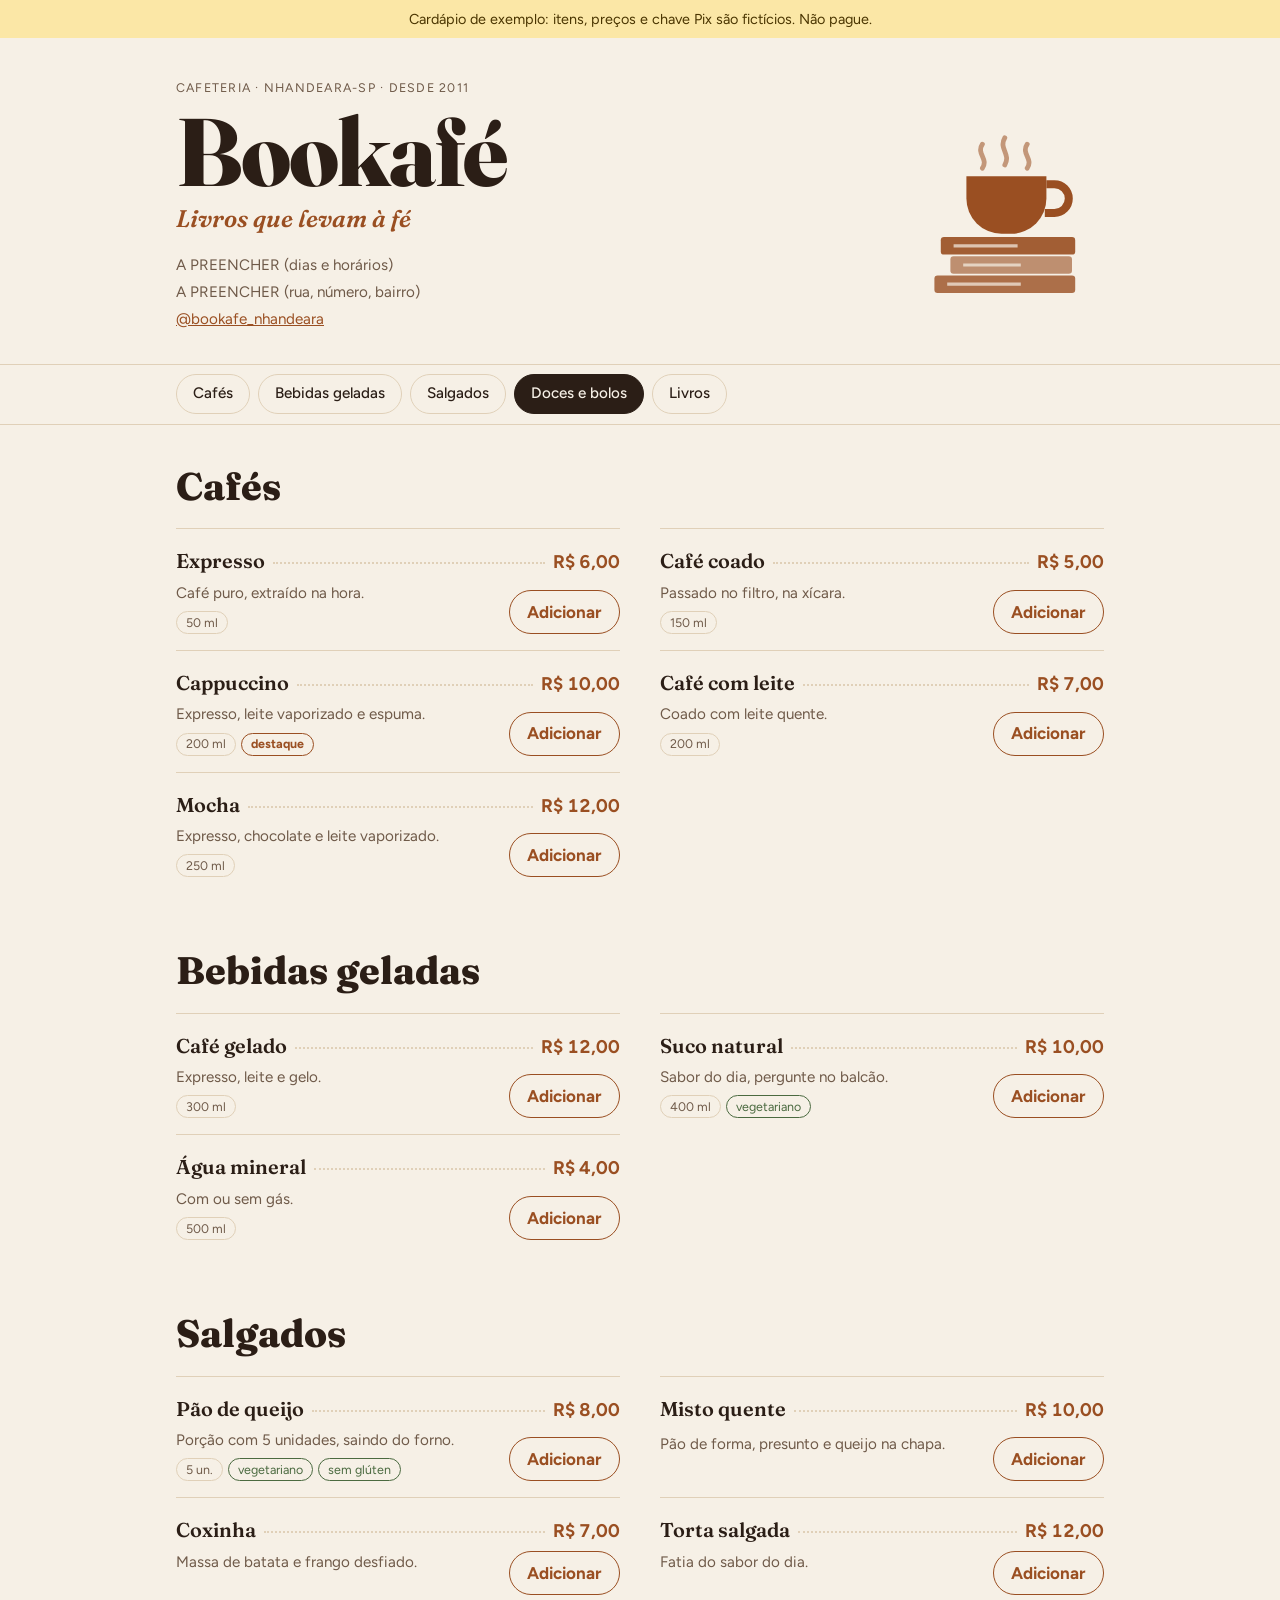
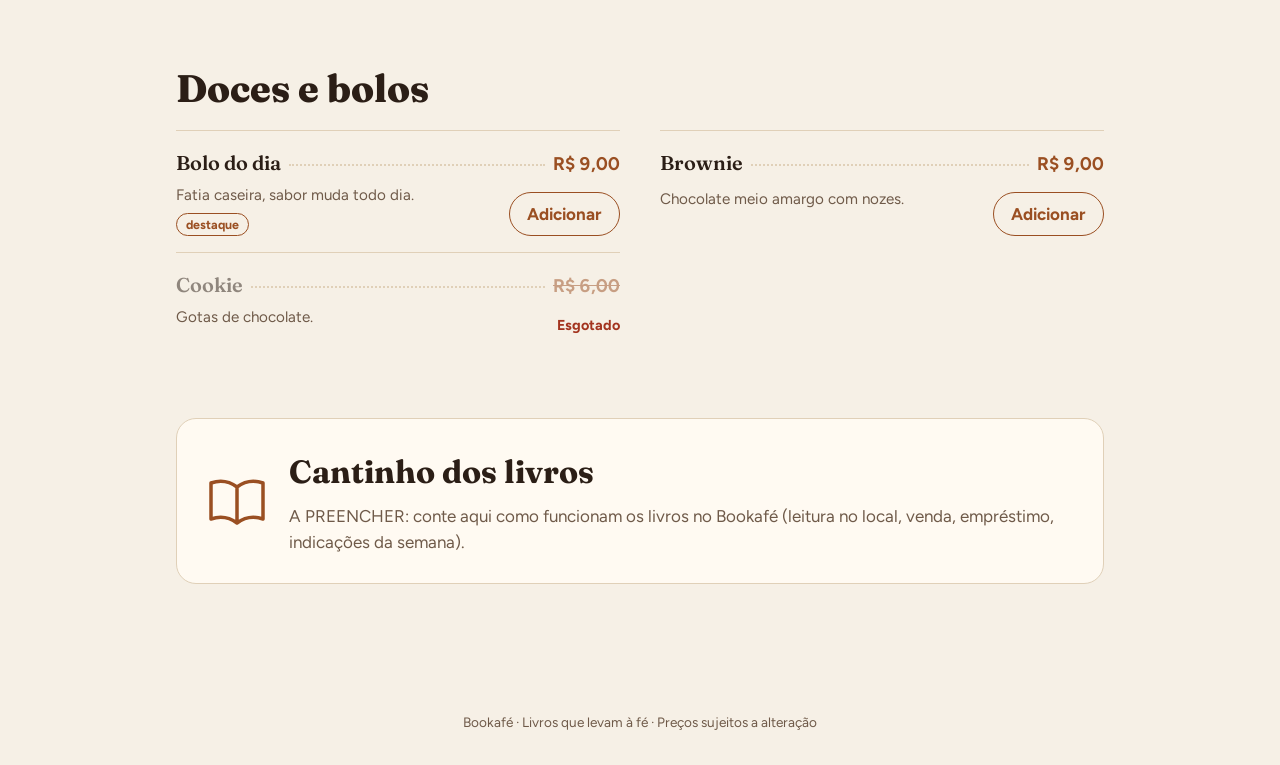
==== index.html @ 891443aa "Pedido por mesa identifica o cliente pelo nome - Mensagem do WhatsApp começa com MESA N · NOME em de" ====
<!doctype html>
<html lang="pt-BR">
<head>
<meta charset="utf-8">
<meta name="viewport" content="width=device-width,initial-scale=1,viewport-fit=cover">
<title>Bookafé · Cardápio</title>
<meta name="description" content="Cardápio digital do Bookafé, cafeteria em Nhandeara-SP. Livros que levam à fé.">

<script>
/* =====================================================================
   ÁREA DE EDIÇÃO — tudo que muda no dia a dia fica aqui.
   Regras:
   - Texto sempre entre aspas: "assim".
   - Preço com PONTO, sem R$: 9.50 (nove e cinquenta).
   - Acabou um item? Coloque  esgotado: true  nele.
   - Quando o cardápio for o de verdade, mude  rascunho: true  para  false
     (some a faixa amarela de "cardápio de exemplo").
   ===================================================================== */
var LOJA = {
  nome: "Bookafé",
  lema: "Livros que levam à fé",
  rascunho: true,

  // WhatsApp que recebe os pedidos: 55 + DDD + número, só dígitos.
  whatsapp: "5500000000000",

  // Pix que recebe os pagamentos.
  //  - CPF/CNPJ: só dígitos.  - Celular: "+5517999999999".  - E-mail: como está.
  //  - Chave aleatória: cole inteira.
  // nome: como aparece no banco (até 25 letras). cidade: até 15 letras.
  pix: { chave: "A PREENCHER", nome: "BOOKAFE", cidade: "NHANDEARA" },

  endereco: "A PREENCHER (rua, número, bairro)",
  horario: "A PREENCHER (dias e horários)",
  instagram: "bookafe_nhandeara",

  // Como o cliente pode receber o pedido (true = aparece, false = some).
  modos: { mesa: true, retirada: true, entrega: false },

  // Quantas mesas o Bookafé tem (numeradas de 1 até este número).
  mesas: 10,

  livros: "A PREENCHER: conte aqui como funcionam os livros no Bookafé (leitura no local, venda, empréstimo, indicações da semana)."
};

// tags aceitas: "vegetariano", "sem lactose", "sem glúten", "destaque"
var CARDAPIO = [
  { categoria: "Cafés", itens: [
    { nome: "Expresso", desc: "Café puro, extraído na hora.", tamanho: "50 ml", preco: 6.00 },
    { nome: "Café coado", desc: "Passado no filtro, na xícara.", tamanho: "150 ml", preco: 5.00 },
    { nome: "Cappuccino", desc: "Expresso, leite vaporizado e espuma.", tamanho: "200 ml", preco: 10.00, tags: ["destaque"] },
    { nome: "Café com leite", desc: "Coado com leite quente.", tamanho: "200 ml", preco: 7.00 },
    { nome: "Mocha", desc: "Expresso, chocolate e leite vaporizado.", tamanho: "250 ml", preco: 12.00 }
  ]},
  { categoria: "Bebidas geladas", itens: [
    { nome: "Café gelado", desc: "Expresso, leite e gelo.", tamanho: "300 ml", preco: 12.00 },
    { nome: "Suco natural", desc: "Sabor do dia, pergunte no balcão.", tamanho: "400 ml", preco: 10.00, tags: ["vegetariano"] },
    { nome: "Água mineral", desc: "Com ou sem gás.", tamanho: "500 ml", preco: 4.00 }
  ]},
  { categoria: "Salgados", itens: [
    { nome: "Pão de queijo", desc: "Porção com 5 unidades, saindo do forno.", tamanho: "5 un.", preco: 8.00, tags: ["vegetariano", "sem glúten"] },
    { nome: "Misto quente", desc: "Pão de forma, presunto e queijo na chapa.", preco: 10.00 },
    { nome: "Coxinha", desc: "Massa de batata e frango desfiado.", preco: 7.00 },
    { nome: "Torta salgada", desc: "Fatia do sabor do dia.", preco: 12.00 }
  ]},
  { categoria: "Doces e bolos", itens: [
    { nome: "Bolo do dia", desc: "Fatia caseira, sabor muda todo dia.", preco: 9.00, tags: ["destaque"] },
    { nome: "Brownie", desc: "Chocolate meio amargo com nozes.", preco: 9.00 },
    { nome: "Cookie", desc: "Gotas de chocolate.", preco: 6.00, esgotado: true }
  ]}
];
/* ======================= FIM DA ÁREA DE EDIÇÃO ======================= */
</script>

<link rel="preconnect" href="https://fonts.googleapis.com">
<link rel="preconnect" href="https://fonts.gstatic.com" crossorigin>
<link rel="stylesheet" href="https://fonts.googleapis.com/css2?family=Fraunces:opsz,wght@9..144,600;9..144,800&family=Figtree:wght@400;500;700&display=swap">
<style>
/* Layout: papel creme + café, abas de categoria fixas no topo, barra do pedido fixa embaixo, pedido em janela (dialog) */
:root {
  --bg: #f6f0e6;        /* papel */
  --surface: #fffaf2;
  --fg: #2b1e16;        /* espresso */
  --muted: #6f5a49;
  --line: #e0d0b8;
  --accent: #9a4f22;    /* caramelo torrado */
  --on-accent: #fff8ef;
  --leaf: #4b6a40;
  --warn-bg: #fbe7a6; --warn-fg: #4a3500;
  --danger: #a3341f;
  --shadow: 0 10px 30px rgba(60, 35, 15, .14);
  --font-display: "Fraunces", Georgia, "Times New Roman", serif;
  --font-body: "Figtree", system-ui, -apple-system, "Segoe UI", sans-serif;
  color-scheme: light;
}
@media (prefers-color-scheme: dark) { :root:not([data-theme="light"]) {
  --bg: #1a1410; --surface: #241b15; --fg: #f1e6d6; --muted: #bba48e; --line: #3e3026;
  --accent: #e39a5c; --on-accent: #1d1009; --leaf: #9cc08c; --warn-bg: #4a3a0c; --warn-fg: #fbe7a6;
  --danger: #f08a73; --shadow: 0 10px 30px rgba(0,0,0,.45); color-scheme: dark; } }
:root[data-theme="dark"] {
  --bg: #1a1410; --surface: #241b15; --fg: #f1e6d6; --muted: #bba48e; --line: #3e3026;
  --accent: #e39a5c; --on-accent: #1d1009; --leaf: #9cc08c; --warn-bg: #4a3a0c; --warn-fg: #fbe7a6;
  --danger: #f08a73; --shadow: 0 10px 30px rgba(0,0,0,.45); color-scheme: dark; }

* { box-sizing: border-box; }
html { scroll-padding-top: 4.5rem; }
body { margin: 0; background: var(--bg); color: var(--fg); font: 400 1.0625rem/1.55 var(--font-body); }
.wrap { max-width: 60rem; margin-inline: auto; padding-inline: max(16px, env(safe-area-inset-left, 0px)) max(16px, env(safe-area-inset-right, 0px)); }
h1, h2, h3 { font-family: var(--font-display); margin: 0; text-wrap: balance; }
button { font: inherit; color: inherit; cursor: pointer; }
a { color: var(--accent); }
:focus-visible { outline: 3px solid var(--accent); outline-offset: 3px; }
[hidden] { display: none !important; }

.draft { background: var(--warn-bg); color: var(--warn-fg); font-size: .9rem; text-align: center; padding: .5rem 16px; }

/* topo */
.hero { padding-block: 2.5rem 2rem; }
.hero .wrap { display: grid; grid-template-columns: 1fr auto; gap: 1.5rem; align-items: center; }
.eyebrow { margin: 0 0 .5rem; font-size: .78rem; letter-spacing: .1em; text-transform: uppercase; color: var(--muted); }
h1 { font-size: clamp(3.2rem, 13vw, 6rem); font-weight: 800; line-height: .95; letter-spacing: -.02em; }
.lema { margin: .4rem 0 0; font: italic 600 clamp(1.15rem, 3.6vw, 1.5rem)/1.3 var(--font-display); color: var(--accent); }
.info { margin: 1.25rem 0 0; padding: 0; list-style: none; color: var(--muted); font-size: .95rem; display: grid; gap: .2rem; }
.mesa-badge { display: inline-block; margin-top: 1rem; padding: .3rem .9rem; border-radius: 999px; background: var(--accent); color: var(--on-accent); font-weight: 700; }
.art { width: clamp(7rem, 26vw, 12rem); color: var(--accent); }

/* abas */
.tabs { position: sticky; top: 0; z-index: 4; background: color-mix(in srgb, var(--bg) 92%, transparent); backdrop-filter: blur(6px); border-block: 1px solid var(--line); }
.tabs .wrap { display: flex; gap: .5rem; overflow-x: auto; padding-block: .6rem; scrollbar-width: none; }
.tabs a { flex: none; padding: .45rem 1rem; border-radius: 999px; border: 1px solid var(--line); color: var(--fg); text-decoration: none; font-weight: 500; font-size: .95rem; white-space: nowrap; }
.tabs a[aria-current="true"] { background: var(--fg); color: var(--bg); border-color: var(--fg); }

/* cardápio */
main { padding-bottom: 7rem; }
.cat { padding-block: 2rem 1rem; }
.cat h2 { font-size: clamp(1.8rem, 6vw, 2.4rem); font-weight: 800; margin-bottom: .75rem; }
.list { list-style: none; margin: 0; padding: 0; display: grid; grid-template-columns: repeat(2, minmax(0, 1fr)); column-gap: 2.5rem; }
.item { padding-block: 1rem; border-top: 1px solid var(--line); display: grid; grid-template-columns: minmax(0, 1fr) auto; gap: .35rem 1rem; align-items: start; }
.row { grid-column: 1 / -1; display: flex; align-items: baseline; gap: .5rem; }
.row h3 { font-size: 1.25rem; font-weight: 600; }
.dots { flex: 1; min-width: .75rem; border-bottom: 2px dotted var(--line); transform: translateY(-.25rem); }
.price { font: 700 1.15rem var(--font-body); color: var(--accent); font-variant-numeric: tabular-nums; white-space: nowrap; }
.desc { margin: 0; color: var(--muted); font-size: .95rem; }
.meta { display: flex; flex-wrap: wrap; gap: .35rem; margin-top: .35rem; font-size: .78rem; }
.meta span { padding: .05rem .55rem; border-radius: 999px; border: 1px solid var(--line); color: var(--muted); }
.meta .t-vegetariano, .meta .t-sem-lactose, .meta .t-sem-gluten { border-color: var(--leaf); color: var(--leaf); }
.meta .t-destaque { border-color: var(--accent); color: var(--accent); font-weight: 700; }
.item.out .row h3, .item.out .price { opacity: .5; }
.item.out .price { text-decoration: line-through; }
.ctrl { align-self: end; }
.add { min-height: 2.75rem; padding: 0 1.1rem; border-radius: 999px; border: 1.5px solid var(--accent); background: transparent; color: var(--accent); font-weight: 700; }
.add:hover { background: var(--accent); color: var(--on-accent); }
.soldout { display: inline-block; padding: .55rem 0; color: var(--danger); font-weight: 700; font-size: .9rem; }
.stepper { display: inline-flex; align-items: center; border-radius: 999px; background: var(--accent); color: var(--on-accent); }
.stepper button { width: 2.75rem; height: 2.75rem; border: 0; background: none; color: inherit; font-size: 1.35rem; font-weight: 700; border-radius: 999px; }
.stepper output { min-width: 1.5rem; text-align: center; font-weight: 700; font-variant-numeric: tabular-nums; }

/* livros */
.books { margin-top: 2.5rem; padding: 1.75rem; border-radius: 1.25rem; background: var(--surface); border: 1px solid var(--line); display: grid; grid-template-columns: auto 1fr; gap: 1.25rem; align-items: center; }
.books h2 { font-size: clamp(1.5rem, 5vw, 2rem); }
.books p { margin: .4rem 0 0; color: var(--muted); }
.books svg { width: 4rem; color: var(--accent); }
footer { padding-block: 1rem 2rem; text-align: center; color: var(--muted); font-size: .85rem; }

/* barra do pedido */
.cartbar { position: fixed; z-index: 5; left: 0; right: 0; bottom: 0; padding: .75rem max(16px, env(safe-area-inset-right, 0px)) calc(.75rem + env(safe-area-inset-bottom, 0px)) max(16px, env(safe-area-inset-left, 0px)); background: linear-gradient(to top, var(--bg) 65%, transparent); }
.cartbar button { width: min(100%, 36rem); margin-inline: auto; display: flex; justify-content: space-between; align-items: center; gap: 1rem; min-height: 3.6rem; padding: 0 1.4rem; border: 0; border-radius: 999px; background: var(--accent); color: var(--on-accent); font-weight: 700; font-size: 1.05rem; box-shadow: var(--shadow); }
.cartbar .count { font-weight: 500; opacity: .9; }

/* janela do pedido */
dialog { width: min(100% - 24px, 32rem); max-height: calc(100dvh - 24px); padding: 0; border: 0; border-radius: 1.25rem; background: var(--surface); color: var(--fg); box-shadow: var(--shadow); }
dialog::backdrop { background: rgba(20, 12, 6, .55); }
.sheet { padding: 1.4rem 1.25rem 1.25rem; display: grid; gap: 1rem; }
.sheet header { display: flex; justify-content: space-between; align-items: center; gap: 1rem; }
.sheet h2 { font-size: 1.6rem; }
.x { width: 2.75rem; height: 2.75rem; border: 1px solid var(--line); background: none; border-radius: 999px; font-size: 1.3rem; }
.lines { list-style: none; margin: 0; padding: 0; }
.lines li { display: grid; grid-template-columns: minmax(0, 1fr) auto; grid-template-areas: "info step" "info sub"; gap: .3rem .75rem; align-items: center; padding-block: .7rem; border-bottom: 1px solid var(--line); }
.lines li > div:first-child { grid-area: info; }
.lines .name { font-weight: 600; }
.lines .unit { color: var(--muted); font-size: .88rem; }
.lines .sub { grid-area: sub; font-weight: 700; font-variant-numeric: tabular-nums; text-align: right; }
.lines .stepper { grid-area: step; }
.total { display: flex; justify-content: space-between; align-items: baseline; font-size: 1.15rem; }
.total strong { font: 800 1.7rem var(--font-display); color: var(--accent); font-variant-numeric: tabular-nums; }
fieldset { border: 0; margin: 0; padding: 0; display: grid; gap: .5rem; }
legend { font-weight: 700; margin-bottom: .4rem; padding: 0; }
label.field { display: grid; gap: .3rem; font-weight: 500; font-size: .95rem; }
input[type="text"], input[type="number"], textarea { width: 100%; min-height: 2.9rem; padding: .6rem .8rem; border: 1px solid var(--line); border-radius: .7rem; background: var(--bg); color: var(--fg); font: inherit; }
textarea { min-height: 4rem; resize: vertical; }
.opts { display: flex; flex-wrap: wrap; gap: .5rem; }
.opts label { flex: 1 1 8rem; display: flex; align-items: center; gap: .5rem; min-height: 2.9rem; padding: .5rem .8rem; border: 1px solid var(--line); border-radius: .7rem; cursor: pointer; font-size: .95rem; }
.opts label:has(input:checked) { border-color: var(--accent); background: color-mix(in srgb, var(--accent) 10%, transparent); font-weight: 700; }
.opts input { accent-color: var(--accent); width: 1.1rem; height: 1.1rem; margin: 0; }
.err { color: var(--danger); font-size: .9rem; margin: 0; }
.primary { min-height: 3.4rem; border: 0; border-radius: 999px; background: var(--accent); color: var(--on-accent); font-weight: 700; font-size: 1.05rem; }
.ghost { min-height: 3rem; border: 1px solid var(--line); border-radius: 999px; background: none; font-weight: 500; }
.note { margin: 0; color: var(--muted); font-size: .88rem; }
.warn { margin: 0; padding: .6rem .8rem; border-radius: .7rem; background: var(--warn-bg); color: var(--warn-fg); font-size: .88rem; }
.qr { width: min(100%, 15rem); margin-inline: auto; padding: .5rem; background: #fff; border-radius: .75rem; }
.qr svg { display: block; width: 100%; height: auto; }
.pixcode { font: .78rem/1.4 ui-monospace, Menlo, Consolas, monospace; word-break: break-all; padding: .6rem .8rem; border-radius: .7rem; background: var(--bg); border: 1px dashed var(--line); max-height: 5.5rem; overflow: auto; }
.center { text-align: center; }
.big { font: 800 2.2rem var(--font-display); color: var(--accent); }
.empty { color: var(--muted); text-align: center; padding-block: 1rem; margin: 0; }

@media (max-width: 720px) {
  .list { grid-template-columns: minmax(0, 1fr); }
  .books { grid-template-columns: minmax(0, 1fr); padding: 1.25rem; }
}
@media (prefers-reduced-motion: no-preference) { .add, .tabs a { transition: background .15s, color .15s; } }
@media print { .tabs, .cartbar, dialog, .add, .stepper { display: none !important; } }
</style>
</head>
<body>

<div class="draft" id="draft" hidden>Cardápio de exemplo: itens, preços e chave Pix são fictícios. Não pague.</div>

<header class="hero">
  <div class="wrap">
    <div>
      <p class="eyebrow">Cafeteria · Nhandeara-SP · desde 2011</p>
      <h1 id="nome">Bookafé</h1>
      <p class="lema" id="lema"></p>
      <ul class="info">
        <li id="horario"></li>
        <li id="endereco"></li>
        <li><a id="insta" href="#" target="_blank" rel="noopener"></a></li>
      </ul>
      <span class="mesa-badge" id="mesaBadge" hidden></span>
    </div>
    <svg class="art" viewBox="0 0 120 120" role="img" aria-label="Xícara de café sobre uma pilha de livros">
      <path d="M44 22c-4 6 4 9 0 15M58 18c-4 7 4 10 0 17M72 22c-4 6 4 9 0 15" fill="none" stroke="currentColor" stroke-width="3" stroke-linecap="round" opacity=".55"/>
      <path d="M34 42h50v14a22 22 0 0 1-22 22h-6a22 22 0 0 1-22-22z" fill="currentColor"/>
      <path d="M84 47h5a9 9 0 0 1 0 18h-6" fill="none" stroke="currentColor" stroke-width="5"/>
      <rect x="18" y="80" width="84" height="11" rx="2" fill="currentColor" opacity=".9"/>
      <rect x="24" y="92" width="76" height="11" rx="2" fill="currentColor" opacity=".6"/>
      <rect x="14" y="104" width="88" height="11" rx="2" fill="currentColor" opacity=".8"/>
      <path d="M26 85.5h40M32 97.5h36M22 109.5h46" stroke="var(--bg)" stroke-width="2" opacity=".7"/>
    </svg>
  </div>
</header>

<nav class="tabs" aria-label="Categorias do cardápio"><div class="wrap" id="tabs"></div></nav>

<main class="wrap" id="menu"></main>

<footer><div class="wrap" id="rodape"></div></footer>

<div class="cartbar" id="cartbar" hidden>
  <button type="button" id="openCart"><span>Ver pedido <span class="count" id="count"></span></span><span id="barTotal"></span></button>
</div>

<dialog id="dlg" aria-labelledby="dlgTitle">
  <!-- passo 1: revisar pedido -->
  <form class="sheet" id="stepCart" novalidate>
    <header><h2 id="dlgTitle">Seu pedido</h2><button type="button" class="x" data-close aria-label="Fechar">×</button></header>
    <ul class="lines" id="lines"></ul>
    <p class="empty" id="empty" hidden>Nenhum item ainda. Escolha no cardápio.</p>
    <div class="total"><span>Total</span><strong id="total"></strong></div>

    <label class="field">Seu nome<input type="text" id="cliente" autocomplete="given-name" maxlength="40" required aria-describedby="nomeDica"></label>
    <p class="note" id="nomeDica">Assim a equipe sabe de quem é cada pedido, mesmo com várias pessoas pedindo na mesma mesa.</p>

    <fieldset><legend>Como vai receber?</legend>
      <div class="opts" id="modos"></div>
    </fieldset>
    <label class="field" id="mesaField" hidden>Número da mesa<input type="number" id="mesa" inputmode="numeric" min="1"></label>
    <label class="field" id="endField" hidden>Endereço de entrega<textarea id="endEntrega" autocomplete="street-address"></textarea></label>

    <fieldset><legend>Pagamento</legend>
      <div class="opts">
        <label><input type="radio" name="pag" value="pix" checked> Pix agora</label>
        <label><input type="radio" name="pag" value="depois"> Na hora (dinheiro ou cartão)</label>
      </div>
    </fieldset>

    <label class="field">Observação (opcional)<textarea id="obs" placeholder="Ex.: sem açúcar, leite sem lactose"></textarea></label>

    <p class="err" id="err" role="alert"></p>
    <button type="submit" class="primary" id="goNext">Continuar</button>
  </form>

  <!-- passo 2: pagar com Pix -->
  <div class="sheet" id="stepPix" hidden>
    <header><h2>Pague com Pix</h2><button type="button" class="x" data-close aria-label="Fechar">×</button></header>
    <p class="warn" id="pixWarn" hidden></p>
    <div class="center"><div class="big" id="pixTotal"></div><p class="note"><strong class="quem"></strong> · Pedido <strong id="pixId"></strong></p></div>
    <div class="qr" id="qr"></div>
    <p class="note center">Abra o app do seu banco, escolha <strong>Pix → Ler QR Code</strong>. O valor já vem preenchido.</p>
    <div class="pixcode" id="pixCode"></div>
    <button type="button" class="ghost" id="copy">Copiar código Pix (copia e cola)</button>
    <button type="button" class="primary" id="paid">Já paguei: enviar pedido no WhatsApp</button>
    <p class="note center">O Bookafé confere o pagamento no banco e confirma pelo WhatsApp.</p>
    <button type="button" class="ghost" id="back">Voltar ao pedido</button>
  </div>

  <!-- passo 3: enviado -->
  <div class="sheet center" id="stepDone" hidden>
    <header><h2>Pedido enviado</h2><button type="button" class="x" data-close aria-label="Fechar">×</button></header>
    <p class="big quem" style="font-size:1.6rem;margin:0"></p>
    <p>Se o WhatsApp não abriu sozinho, toque no botão abaixo.</p>
    <a class="primary" id="waAgain" href="#" target="_blank" rel="noopener" style="display:grid;place-items:center;text-decoration:none">Abrir WhatsApp</a>
    <button type="button" class="ghost" id="newOrder">Fazer outro pedido</button>
  </div>
</dialog>

<script>
(function () {
  "use strict";

  // ---------- utilidades ----------
  var $ = function (id) { return document.getElementById(id); };
  var brl = new Intl.NumberFormat("pt-BR", { style: "currency", currency: "BRL" });
  var money = function (cents) { return brl.format(cents / 100); };
  var cents = function (v) { return Math.round(Number(v) * 100); };
  var slug = function (s) { return String(s).normalize("NFD").replace(/[̀-ͯ]/g, "").toLowerCase().replace(/[^a-z0-9]+/g, "-").replace(/^-|-$/g, ""); };
  var esc = function (s) { return String(s).replace(/[&<>"']/g, function (c) { return { "&": "&amp;", "<": "&lt;", ">": "&gt;", '"': "&quot;", "'": "&#39;" }[c]; }); };
  var store = {
    get: function (k) { try { return JSON.parse(localStorage.getItem(k)); } catch (e) { return null; } },
    set: function (k, v) { try { localStorage.setItem(k, JSON.stringify(v)); } catch (e) {} }
  };
  var pendente = function (s) { return !s || /A PREENCHER/i.test(s); };

  // ---------- catálogo ----------
  var produtos = {}; // id -> item
  CARDAPIO.forEach(function (cat) {
    cat.id = "cat-" + slug(cat.categoria);
    cat.itens.forEach(function (it) {
      it.id = slug(cat.categoria + "-" + it.nome);
      it.cents = cents(it.preco);
      produtos[it.id] = it;
    });
  });

  // ---------- estado ----------
  var KEY = "bookafe-pedido";
  var cart = store.get(KEY) || {};
  Object.keys(cart).forEach(function (id) { if (!produtos[id] || produtos[id].esgotado) delete cart[id]; });
  var params = new URLSearchParams(location.search);
  var mesaUrl = (params.get("mesa") || "").replace(/\D/g, "");
  if (mesaUrl && (+mesaUrl < 1 || +mesaUrl > LOJA.mesas)) mesaUrl = "";
  var pedidoId = null;
  var waUrl = "#";

  // ---------- cabeçalho ----------
  $("draft").hidden = !LOJA.rascunho;
  $("nome").textContent = LOJA.nome;
  $("lema").textContent = LOJA.lema;
  $("horario").textContent = LOJA.horario;
  $("endereco").textContent = LOJA.endereco;
  $("insta").textContent = "@" + LOJA.instagram;
  $("insta").href = "https://instagram.com/" + LOJA.instagram;
  $("rodape").textContent = LOJA.nome + " · " + LOJA.lema + " · Preços sujeitos a alteração";
  if (mesaUrl) { $("mesaBadge").hidden = false; $("mesaBadge").textContent = "Você está na mesa " + mesaUrl; }

  // ---------- cardápio ----------
  function controle(it) {
    if (it.esgotado) return '<span class="soldout">Esgotado</span>';
    var q = cart[it.id] || 0;
    if (!q) return '<button type="button" class="add" data-add="' + it.id + '" aria-label="Adicionar ' + esc(it.nome) + '">Adicionar</button>';
    return '<span class="stepper"><button type="button" data-sub="' + it.id + '" aria-label="Tirar um ' + esc(it.nome) + '">−</button>' +
      '<output aria-live="polite">' + q + '</output>' +
      '<button type="button" data-add="' + it.id + '" aria-label="Mais um ' + esc(it.nome) + '">+</button></span>';
  }

  function renderMenu() {
    var html = "";
    CARDAPIO.forEach(function (cat) {
      html += '<section class="cat" id="' + cat.id + '" aria-labelledby="h-' + cat.id + '"><h2 id="h-' + cat.id + '">' + esc(cat.categoria) + '</h2><ul class="list">';
      cat.itens.forEach(function (it) {
        var tags = (it.tags || []).map(function (t) { return '<span class="t-' + slug(t) + '">' + esc(t) + '</span>'; });
        if (it.tamanho) tags.unshift('<span>' + esc(it.tamanho) + '</span>');
        html += '<li class="item' + (it.esgotado ? " out" : "") + '">' +
          '<div class="row"><h3>' + esc(it.nome) + '</h3><span class="dots" aria-hidden="true"></span><span class="price">' + money(it.cents) + '</span></div>' +
          '<div><p class="desc">' + esc(it.desc || "") + '</p>' + (tags.length ? '<div class="meta">' + tags.join("") + '</div>' : "") + '</div>' +
          '<div class="ctrl" id="c-' + it.id + '">' + controle(it) + '</div></li>';
      });
      html += "</ul></section>";
    });
    html += '<section class="books" aria-labelledby="h-livros" id="cat-livros">' +
      '<svg viewBox="0 0 64 64" aria-hidden="true"><path d="M6 14c9-3 18-2 26 4v36c-8-6-17-7-26-4zM58 14c-9-3-18-2-26 4v36c8-6 17-7 26-4z" fill="none" stroke="currentColor" stroke-width="3.5" stroke-linejoin="round"/></svg>' +
      '<div><h2 id="h-livros">Cantinho dos livros</h2><p>' + esc(LOJA.livros) + '</p></div></section>';
    $("menu").innerHTML = html;

    $("tabs").innerHTML = CARDAPIO.map(function (cat) { return '<a href="#' + cat.id + '">' + esc(cat.categoria) + '</a>'; }).join("") +
      '<a href="#cat-livros">Livros</a>';
  }

  function refreshItem(id) { var el = $("c-" + id); if (el) el.innerHTML = controle(produtos[id]); }

  function itensDoPedido() {
    var out = [];
    CARDAPIO.forEach(function (cat) { cat.itens.forEach(function (it) { if (cart[it.id]) out.push({ it: it, q: cart[it.id], sub: it.cents * cart[it.id] }); }); });
    return out;
  }
  function totalCents() { return itensDoPedido().reduce(function (s, l) { return s + l.sub; }, 0); }

  function refreshBar() {
    var n = itensDoPedido().reduce(function (s, l) { return s + l.q; }, 0);
    $("cartbar").hidden = n === 0;
    $("count").textContent = "(" + n + (n === 1 ? " item)" : " itens)");
    $("barTotal").textContent = money(totalCents());
  }

  function change(id, d) {
    var it = produtos[id];
    if (!it || it.esgotado) return;
    var q = (cart[id] || 0) + d;
    if (q <= 0) delete cart[id]; else cart[id] = Math.min(q, 99);
    store.set(KEY, cart);
    refreshItem(id); refreshBar();
    if (!$("dlg").open) return;
    renderLines();
  }

  document.addEventListener("click", function (e) {
    var a = e.target.closest("[data-add]"), s = e.target.closest("[data-sub]");
    if (a) { change(a.getAttribute("data-add"), 1); focusCtrl(a, "data-add"); }
    if (s) { change(s.getAttribute("data-sub"), -1); focusCtrl(s, "data-sub"); }
    if (e.target.closest("[data-close]")) $("dlg").close();
  });
  // mantém o foco no botão certo depois que o controle é redesenhado
  function focusCtrl(btn, attr) {
    var id = btn.getAttribute(attr);
    var scope = btn.closest("dialog") ? $("lines") : $("c-" + id);
    if (!scope) return;
    var alvo = scope.querySelector("[" + attr + '="' + id + '"]') || scope.querySelector("button");
    if (alvo) alvo.focus();
  }

  // abas: marca a categoria visível
  function spy() {
    var links = $("tabs").querySelectorAll("a");
    var secs = Array.prototype.map.call(links, function (l) { return document.querySelector(l.getAttribute("href")); });
    if (!("IntersectionObserver" in window)) return;
    var io = new IntersectionObserver(function (ents) {
      ents.forEach(function (en) {
        if (!en.isIntersecting) return;
        links.forEach(function (l) { l.setAttribute("aria-current", l.getAttribute("href") === "#" + en.target.id ? "true" : "false"); });
        var on = $("tabs").querySelector('[aria-current="true"]');
        if (on) on.scrollIntoView({ block: "nearest", inline: "nearest" });
      });
    }, { rootMargin: "-30% 0px -60% 0px" });
    secs.forEach(function (s) { if (s) io.observe(s); });
  }

  // ---------- janela do pedido ----------
  var MODOS = { mesa: "Na mesa", retirada: "Retirar no balcão", entrega: "Entrega" };
  $("mesa").max = LOJA.mesas;
  function renderModos() {
    var on = Object.keys(MODOS).filter(function (k) { return LOJA.modos[k]; });
    var padrao = mesaUrl && LOJA.modos.mesa ? "mesa" : on[0];
    $("modos").innerHTML = on.map(function (k) {
      return '<label><input type="radio" name="modo" value="' + k + '"' + (k === padrao ? " checked" : "") + "> " + MODOS[k] + "</label>";
    }).join("");
    if (mesaUrl) $("mesa").value = mesaUrl;
    syncModo();
  }
  function modo() { var r = document.querySelector('input[name="modo"]:checked'); return r ? r.value : ""; }
  function pag() { return document.querySelector('input[name="pag"]:checked').value; }
  function syncModo() { $("mesaField").hidden = modo() !== "mesa"; $("endField").hidden = modo() !== "entrega"; }
  $("modos").addEventListener("change", syncModo);
  $("stepCart").addEventListener("input", function () { $("err").textContent = ""; });

  function renderLines() {
    var ls = itensDoPedido();
    $("empty").hidden = ls.length > 0;
    $("lines").innerHTML = ls.map(function (l) {
      return "<li><div><div class=\"name\">" + esc(l.it.nome) + "</div><div class=\"unit\">" + l.q + " × " + money(l.it.cents) + "</div></div>" +
        '<span class="stepper"><button type="button" data-sub="' + l.it.id + '" aria-label="Tirar um ' + esc(l.it.nome) + '">−</button><output>' + l.q + "</output>" +
        '<button type="button" data-add="' + l.it.id + '" aria-label="Mais um ' + esc(l.it.nome) + '">+</button></span>' +
        '<div class="sub">' + money(l.sub) + "</div></li>";
    }).join("");
    $("total").textContent = money(totalCents());
    $("goNext").disabled = ls.length === 0;
    $("goNext").textContent = pag() === "pix" ? "Continuar para o Pix" : "Enviar pedido no WhatsApp";
  }
  document.querySelectorAll('input[name="pag"]').forEach(function (r) { r.addEventListener("change", renderLines); });

  function show(step) { ["stepCart", "stepPix", "stepDone"].forEach(function (s) { $(s).hidden = s !== step; }); $("dlg").scrollTop = 0; }

  $("openCart").addEventListener("click", function () {
    $("err").textContent = "";
    renderLines(); show("stepCart");
    var salvo = store.get("bookafe-cliente"); if (salvo && !$("cliente").value) $("cliente").value = salvo;
    $("dlg").showModal();
  });

  function validar() {
    if (!itensDoPedido().length) return "Escolha pelo menos um item.";
    if ($("cliente").value.trim().length < 2) { $("cliente").focus(); return "Digite seu nome."; }
    var nm = parseInt($("mesa").value, 10);
    if (modo() === "mesa" && !(nm >= 1 && nm <= LOJA.mesas)) { $("mesa").focus(); return "Digite o número da mesa (de 1 a " + LOJA.mesas + ")."; }
    if (modo() === "entrega" && !$("endEntrega").value.trim()) { $("endEntrega").focus(); return "Digite o endereço de entrega."; }
    return "";
  }

  $("stepCart").addEventListener("submit", function (e) {
    e.preventDefault();
    var erro = validar();
    $("err").textContent = erro;
    if (erro) return;
    store.set("bookafe-cliente", $("cliente").value.trim());
    pedidoId = "BKF" + Date.now().toString(36).toUpperCase().slice(-6);
    if (pag() === "pix") { abrirPix(); } else { enviar(); }
  });

  // ---------- Pix (BR Code, padrão do Banco Central) ----------
  function tlv(id, v) { return id + String(v.length).padStart(2, "0") + v; }
  function limpa(s, max) { return String(s).normalize("NFD").replace(/[̀-ͯ]/g, "").replace(/[^A-Za-z0-9 ]/g, "").trim().toUpperCase().slice(0, max); }
  function crc16(s) {
    var c = 0xFFFF;
    for (var i = 0; i < s.length; i++) {
      c ^= s.charCodeAt(i) << 8;
      for (var j = 0; j < 8; j++) c = (c & 0x8000) ? ((c << 1) ^ 0x1021) & 0xFFFF : (c << 1) & 0xFFFF;
    }
    return c.toString(16).toUpperCase().padStart(4, "0");
  }
  function pixPayload(valorCents, txid) {
    var p = tlv("00", "01") +
      tlv("26", tlv("00", "br.gov.bcb.pix") + tlv("01", String(LOJA.pix.chave).trim())) +
      tlv("52", "0000") + tlv("53", "986") +
      tlv("54", (valorCents / 100).toFixed(2)) +
      tlv("58", "BR") + tlv("59", limpa(LOJA.pix.nome, 25) || "BOOKAFE") + tlv("60", limpa(LOJA.pix.cidade, 15) || "NHANDEARA") +
      tlv("62", tlv("05", String(txid).replace(/[^A-Za-z0-9]/g, "").slice(0, 25) || "***")) + "6304";
    return p + crc16(p);
  }

  var pixAtual = "";
  function abrirPix() {
    var tot = totalCents();
    pixAtual = pixPayload(tot, pedidoId);
    $("pixTotal").textContent = money(tot);
    $("pixId").textContent = pedidoId;
    mostraQuem();
    $("pixCode").textContent = pixAtual;
    var aviso = pendente(LOJA.pix.chave) ? "Chave Pix ainda não configurada: este QR é só demonstração e não funciona no banco." :
      (LOJA.rascunho ? "Cardápio em modo de exemplo. Não pague." : "");
    $("pixWarn").hidden = !aviso; $("pixWarn").textContent = aviso;
    try {
      var qr = qrcode(0, "M"); qr.addData(pixAtual); qr.make();
      $("qr").innerHTML = qr.createSvgTag({ cellSize: 4, margin: 4, scalable: true, title: "QR Code Pix de " + money(tot) });
    } catch (err) { $("qr").innerHTML = '<p class="note">Não foi possível desenhar o QR. Use o código copia e cola abaixo.</p>'; }
    $("copy").textContent = "Copiar código Pix (copia e cola)";
    show("stepPix");
    $("paid").focus();
  }

  $("copy").addEventListener("click", function () {
    var ok = function () { $("copy").textContent = "Código copiado! Cole no app do banco"; };
    if (navigator.clipboard && window.isSecureContext) { navigator.clipboard.writeText(pixAtual).then(ok, fallback); } else { fallback(); }
    function fallback() {
      var r = document.createRange(); r.selectNodeContents($("pixCode"));
      var s = getSelection(); s.removeAllRanges(); s.addRange(r);
      try { document.execCommand("copy"); ok(); } catch (e) { $("copy").textContent = "Selecione o código acima e copie"; }
    }
  });
  $("back").addEventListener("click", function () { show("stepCart"); });
  $("paid").addEventListener("click", enviar);

  // ---------- quem pediu ----------
  function nomeCliente() { return $("cliente").value.trim().replace(/\s+/g, " "); }
  function quem() {
    var m = modo(), n = nomeCliente();
    if (m === "mesa") return "Mesa " + $("mesa").value + " · " + n;
    if (m === "retirada") return n + " · Retirada no balcão";
    return n + " · Entrega";
  }
  function mostraQuem() { document.querySelectorAll(".quem").forEach(function (el) { el.textContent = quem(); }); }

  // ---------- mensagem para o WhatsApp ----------
  function mensagem() {
    var ls = itensDoPedido(), tot = totalCents();
    var m = modo(), linhas = [];
    linhas.push("*" + quem().toUpperCase() + "*");
    linhas.push("Pedido " + pedidoId + " · " + LOJA.nome);
    if (m === "entrega") linhas.push("Endereço: " + $("endEntrega").value.trim());
    linhas.push("");
    ls.forEach(function (l) { linhas.push(l.q + "x " + l.it.nome + " (" + money(l.it.cents) + ") = " + money(l.sub)); });
    linhas.push("*Total: " + money(tot) + "*");
    linhas.push("");
    if (pag() === "pix") {
      linhas.push("Pagamento: Pix de " + money(tot) + " — cliente informou que JÁ PAGOU.");
      linhas.push("Identificador do Pix: " + pedidoId + " (conferir no app do banco antes de preparar)");
    } else {
      linhas.push("Pagamento: na hora (dinheiro ou cartão)");
    }
    var obs = $("obs").value.trim();
    if (obs) { linhas.push(""); linhas.push("Obs.: " + obs); }
    return linhas.join("\n");
  }

  function enviar() {
    waUrl = "https://wa.me/" + String(LOJA.whatsapp).replace(/\D/g, "") + "?text=" + encodeURIComponent(mensagem());
    $("waAgain").href = waUrl;
    window.open(waUrl, "_blank", "noopener");
    mostraQuem();
    show("stepDone");
  }

  $("newOrder").addEventListener("click", function () {
    cart = {}; store.set(KEY, cart);
    $("obs").value = "";
    $("cliente").value = ""; store.set("bookafe-cliente", ""); // próxima pessoa da mesa digita o próprio nome
    renderMenu(); refreshBar(); spy();
    $("dlg").close();
  });

  // ---------- início ----------
  renderMenu(); renderModos(); refreshBar(); spy();
})();
</script>

<script>
/* ===== Biblioteca de QR Code (não mexer) ===== */
// qrcode-generator 1.4.4 · Copyright (c) 2009 Kazuhiko Arase · licença MIT
// Copyright (c) 2009 Kazuhiko Arase
// Licensed under the MIT license:
//  http://www.opensource.org/licenses/mit-license.php
var qrcode = function() {
  /**
   * qrcode
   * @param typeNumber 1 to 40
   * @param errorCorrectionLevel 'L','M','Q','H'
   */
  var qrcode = function(typeNumber, errorCorrectionLevel) {
    var PAD0 = 0xEC;
    var PAD1 = 0x11;
    var _typeNumber = typeNumber;
    var _errorCorrectionLevel = QRErrorCorrectionLevel[errorCorrectionLevel];
    var _modules = null;
    var _moduleCount = 0;
    var _dataCache = null;
    var _dataList = [];
    var _this = {};
    var makeImpl = function(test, maskPattern) {
      _moduleCount = _typeNumber * 4 + 17;
      _modules = function(moduleCount) {
        var modules = new Array(moduleCount);
        for (var row = 0; row < moduleCount; row += 1) {
          modules[row] = new Array(moduleCount);
          for (var col = 0; col < moduleCount; col += 1) {
            modules[row][col] = null;
          }
        }
        return modules;
      }(_moduleCount);
      setupPositionProbePattern(0, 0);
      setupPositionProbePattern(_moduleCount - 7, 0);
      setupPositionProbePattern(0, _moduleCount - 7);
      setupPositionAdjustPattern();
      setupTimingPattern();
      setupTypeInfo(test, maskPattern);
      if (_typeNumber >= 7) {
        setupTypeNumber(test);
      }
      if (_dataCache == null) {
        _dataCache = createData(_typeNumber, _errorCorrectionLevel, _dataList);
      }
      mapData(_dataCache, maskPattern);
    };
    var setupPositionProbePattern = function(row, col) {
      for (var r = -1; r <= 7; r += 1) {
        if (row + r <= -1 || _moduleCount <= row + r) continue;
        for (var c = -1; c <= 7; c += 1) {
          if (col + c <= -1 || _moduleCount <= col + c) continue;
          if ( (0 <= r && r <= 6 && (c == 0 || c == 6) )
              || (0 <= c && c <= 6 && (r == 0 || r == 6) )
              || (2 <= r && r <= 4 && 2 <= c && c <= 4) ) {
            _modules[row + r][col + c] = true;
          } else {
            _modules[row + r][col + c] = false;
          }
        }
      }
    };
    var getBestMaskPattern = function() {
      var minLostPoint = 0;
      var pattern = 0;
      for (var i = 0; i < 8; i += 1) {
        makeImpl(true, i);
        var lostPoint = QRUtil.getLostPoint(_this);
        if (i == 0 || minLostPoint > lostPoint) {
          minLostPoint = lostPoint;
          pattern = i;
        }
      }
      return pattern;
    };
    var setupTimingPattern = function() {
      for (var r = 8; r < _moduleCount - 8; r += 1) {
        if (_modules[r][6] != null) {
          continue;
        }
        _modules[r][6] = (r % 2 == 0);
      }
      for (var c = 8; c < _moduleCount - 8; c += 1) {
        if (_modules[6][c] != null) {
          continue;
        }
        _modules[6][c] = (c % 2 == 0);
      }
    };
    var setupPositionAdjustPattern = function() {
      var pos = QRUtil.getPatternPosition(_typeNumber);
      for (var i = 0; i < pos.length; i += 1) {
        for (var j = 0; j < pos.length; j += 1) {
          var row = pos[i];
          var col = pos[j];
          if (_modules[row][col] != null) {
            continue;
          }
          for (var r = -2; r <= 2; r += 1) {
            for (var c = -2; c <= 2; c += 1) {
              if (r == -2 || r == 2 || c == -2 || c == 2
                  || (r == 0 && c == 0) ) {
                _modules[row + r][col + c] = true;
              } else {
                _modules[row + r][col + c] = false;
              }
            }
          }
        }
      }
    };
    var setupTypeNumber = function(test) {
      var bits = QRUtil.getBCHTypeNumber(_typeNumber);
      for (var i = 0; i < 18; i += 1) {
        var mod = (!test && ( (bits >> i) & 1) == 1);
        _modules[Math.floor(i / 3)][i % 3 + _moduleCount - 8 - 3] = mod;
      }
      for (var i = 0; i < 18; i += 1) {
        var mod = (!test && ( (bits >> i) & 1) == 1);
        _modules[i % 3 + _moduleCount - 8 - 3][Math.floor(i / 3)] = mod;
      }
    };
    var setupTypeInfo = function(test, maskPattern) {
      var data = (_errorCorrectionLevel << 3) | maskPattern;
      var bits = QRUtil.getBCHTypeInfo(data);
      for (var i = 0; i < 15; i += 1) {
        var mod = (!test && ( (bits >> i) & 1) == 1);
        if (i < 6) {
          _modules[i][8] = mod;
        } else if (i < 8) {
          _modules[i + 1][8] = mod;
        } else {
          _modules[_moduleCount - 15 + i][8] = mod;
        }
      }
      for (var i = 0; i < 15; i += 1) {
        var mod = (!test && ( (bits >> i) & 1) == 1);
        if (i < 8) {
          _modules[8][_moduleCount - i - 1] = mod;
        } else if (i < 9) {
          _modules[8][15 - i - 1 + 1] = mod;
        } else {
          _modules[8][15 - i - 1] = mod;
        }
      }
      _modules[_moduleCount - 8][8] = (!test);
    };
    var mapData = function(data, maskPattern) {
      var inc = -1;
      var row = _moduleCount - 1;
      var bitIndex = 7;
      var byteIndex = 0;
      var maskFunc = QRUtil.getMaskFunction(maskPattern);
      for (var col = _moduleCount - 1; col > 0; col -= 2) {
        if (col == 6) col -= 1;
        while (true) {
          for (var c = 0; c < 2; c += 1) {
            if (_modules[row][col - c] == null) {
              var dark = false;
              if (byteIndex < data.length) {
                dark = ( ( (data[byteIndex] >>> bitIndex) & 1) == 1);
              }
              var mask = maskFunc(row, col - c);
              if (mask) {
                dark = !dark;
              }
              _modules[row][col - c] = dark;
              bitIndex -= 1;
              if (bitIndex == -1) {
                byteIndex += 1;
                bitIndex = 7;
              }
            }
          }
          row += inc;
          if (row < 0 || _moduleCount <= row) {
            row -= inc;
            inc = -inc;
            break;
          }
        }
      }
    };
    var createBytes = function(buffer, rsBlocks) {
      var offset = 0;
      var maxDcCount = 0;
      var maxEcCount = 0;
      var dcdata = new Array(rsBlocks.length);
      var ecdata = new Array(rsBlocks.length);
      for (var r = 0; r < rsBlocks.length; r += 1) {
        var dcCount = rsBlocks[r].dataCount;
        var ecCount = rsBlocks[r].totalCount - dcCount;
        maxDcCount = Math.max(maxDcCount, dcCount);
        maxEcCount = Math.max(maxEcCount, ecCount);
        dcdata[r] = new Array(dcCount);
        for (var i = 0; i < dcdata[r].length; i += 1) {
          dcdata[r][i] = 0xff & buffer.getBuffer()[i + offset];
        }
        offset += dcCount;
        var rsPoly = QRUtil.getErrorCorrectPolynomial(ecCount);
        var rawPoly = qrPolynomial(dcdata[r], rsPoly.getLength() - 1);
        var modPoly = rawPoly.mod(rsPoly);
        ecdata[r] = new Array(rsPoly.getLength() - 1);
        for (var i = 0; i < ecdata[r].length; i += 1) {
          var modIndex = i + modPoly.getLength() - ecdata[r].length;
          ecdata[r][i] = (modIndex >= 0)? modPoly.getAt(modIndex) : 0;
        }
      }
      var totalCodeCount = 0;
      for (var i = 0; i < rsBlocks.length; i += 1) {
        totalCodeCount += rsBlocks[i].totalCount;
      }
      var data = new Array(totalCodeCount);
      var index = 0;
      for (var i = 0; i < maxDcCount; i += 1) {
        for (var r = 0; r < rsBlocks.length; r += 1) {
          if (i < dcdata[r].length) {
            data[index] = dcdata[r][i];
            index += 1;
          }
        }
      }
      for (var i = 0; i < maxEcCount; i += 1) {
        for (var r = 0; r < rsBlocks.length; r += 1) {
          if (i < ecdata[r].length) {
            data[index] = ecdata[r][i];
            index += 1;
          }
        }
      }
      return data;
    };
    var createData = function(typeNumber, errorCorrectionLevel, dataList) {
      var rsBlocks = QRRSBlock.getRSBlocks(typeNumber, errorCorrectionLevel);
      var buffer = qrBitBuffer();
      for (var i = 0; i < dataList.length; i += 1) {
        var data = dataList[i];
        buffer.put(data.getMode(), 4);
        buffer.put(data.getLength(), QRUtil.getLengthInBits(data.getMode(), typeNumber) );
        data.write(buffer);
      }
      var totalDataCount = 0;
      for (var i = 0; i < rsBlocks.length; i += 1) {
        totalDataCount += rsBlocks[i].dataCount;
      }
      if (buffer.getLengthInBits() > totalDataCount * 8) {
        throw 'code length overflow. ('
          + buffer.getLengthInBits()
          + '>'
          + totalDataCount * 8
          + ')';
      }
      if (buffer.getLengthInBits() + 4 <= totalDataCount * 8) {
        buffer.put(0, 4);
      }
      while (buffer.getLengthInBits() % 8 != 0) {
        buffer.putBit(false);
      }
      while (true) {
        if (buffer.getLengthInBits() >= totalDataCount * 8) {
          break;
        }
        buffer.put(PAD0, 8);
        if (buffer.getLengthInBits() >= totalDataCount * 8) {
          break;
        }
        buffer.put(PAD1, 8);
      }
      return createBytes(buffer, rsBlocks);
    };
    _this.addData = function(data, mode) {
      mode = mode || 'Byte';
      var newData = null;
      switch(mode) {
      case 'Numeric' :
        newData = qrNumber(data);
        break;
      case 'Alphanumeric' :
        newData = qrAlphaNum(data);
        break;
      case 'Byte' :
        newData = qr8BitByte(data);
        break;
      case 'Kanji' :
        newData = qrKanji(data);
        break;
      default :
        throw 'mode:' + mode;
      }
      _dataList.push(newData);
      _dataCache = null;
    };
    _this.isDark = function(row, col) {
      if (row < 0 || _moduleCount <= row || col < 0 || _moduleCount <= col) {
        throw row + ',' + col;
      }
      return _modules[row][col];
    };
    _this.getModuleCount = function() {
      return _moduleCount;
    };
    _this.make = function() {
      if (_typeNumber < 1) {
        var typeNumber = 1;
        for (; typeNumber < 40; typeNumber++) {
          var rsBlocks = QRRSBlock.getRSBlocks(typeNumber, _errorCorrectionLevel);
          var buffer = qrBitBuffer();
          for (var i = 0; i < _dataList.length; i++) {
            var data = _dataList[i];
            buffer.put(data.getMode(), 4);
            buffer.put(data.getLength(), QRUtil.getLengthInBits(data.getMode(), typeNumber) );
            data.write(buffer);
          }
          var totalDataCount = 0;
          for (var i = 0; i < rsBlocks.length; i++) {
            totalDataCount += rsBlocks[i].dataCount;
          }
          if (buffer.getLengthInBits() <= totalDataCount * 8) {
            break;
          }
        }
        _typeNumber = typeNumber;
      }
      makeImpl(false, getBestMaskPattern() );
    };
    _this.createTableTag = function(cellSize, margin) {
      cellSize = cellSize || 2;
      margin = (typeof margin == 'undefined')? cellSize * 4 : margin;
      var qrHtml = '';
      qrHtml += '<table style="';
      qrHtml += ' border-width: 0px; border-style: none;';
      qrHtml += ' border-collapse: collapse;';
      qrHtml += ' padding: 0px; margin: ' + margin + 'px;';
      qrHtml += '">';
      qrHtml += '<tbody>';
      for (var r = 0; r < _this.getModuleCount(); r += 1) {
        qrHtml += '<tr>';
        for (var c = 0; c < _this.getModuleCount(); c += 1) {
          qrHtml += '<td style="';
          qrHtml += ' border-width: 0px; border-style: none;';
          qrHtml += ' border-collapse: collapse;';
          qrHtml += ' padding: 0px; margin: 0px;';
          qrHtml += ' width: ' + cellSize + 'px;';
          qrHtml += ' height: ' + cellSize + 'px;';
          qrHtml += ' background-color: ';
          qrHtml += _this.isDark(r, c)? '#000000' : '#ffffff';
          qrHtml += ';';
          qrHtml += '"/>';
        }
        qrHtml += '</tr>';
      }
      qrHtml += '</tbody>';
      qrHtml += '</table>';
      return qrHtml;
    };
    _this.createSvgTag = function(cellSize, margin, alt, title) {
      var opts = {};
      if (typeof arguments[0] == 'object') {
        opts = arguments[0];
        cellSize = opts.cellSize;
        margin = opts.margin;
        alt = opts.alt;
        title = opts.title;
      }
      cellSize = cellSize || 2;
      margin = (typeof margin == 'undefined')? cellSize * 4 : margin;
      alt = (typeof alt === 'string') ? {text: alt} : alt || {};
      alt.text = alt.text || null;
      alt.id = (alt.text) ? alt.id || 'qrcode-description' : null;
      title = (typeof title === 'string') ? {text: title} : title || {};
      title.text = title.text || null;
      title.id = (title.text) ? title.id || 'qrcode-title' : null;
      var size = _this.getModuleCount() * cellSize + margin * 2;
      var c, mc, r, mr, qrSvg='', rect;
      rect = 'l' + cellSize + ',0 0,' + cellSize +
        ' -' + cellSize + ',0 0,-' + cellSize + 'z ';
      qrSvg += '<svg version="1.1" xmlns="http://www.w3.org/2000/svg"';
      qrSvg += !opts.scalable ? ' width="' + size + 'px" height="' + size + 'px"' : '';
      qrSvg += ' viewBox="0 0 ' + size + ' ' + size + '" ';
      qrSvg += ' preserveAspectRatio="xMinYMin meet"';
      qrSvg += (title.text || alt.text) ? ' role="img" aria-labelledby="' +
          escapeXml([title.id, alt.id].join(' ').trim() ) + '"' : '';
      qrSvg += '>';
      qrSvg += (title.text) ? '<title id="' + escapeXml(title.id) + '">' +
          escapeXml(title.text) + '</title>' : '';
      qrSvg += (alt.text) ? '<description id="' + escapeXml(alt.id) + '">' +
          escapeXml(alt.text) + '</description>' : '';
      qrSvg += '<rect width="100%" height="100%" fill="white" cx="0" cy="0"/>';
      qrSvg += '<path d="';
      for (r = 0; r < _this.getModuleCount(); r += 1) {
        mr = r * cellSize + margin;
        for (c = 0; c < _this.getModuleCount(); c += 1) {
          if (_this.isDark(r, c) ) {
            mc = c*cellSize+margin;
            qrSvg += 'M' + mc + ',' + mr + rect;
          }
        }
      }
      qrSvg += '" stroke="transparent" fill="black"/>';
      qrSvg += '</svg>';
      return qrSvg;
    };
    _this.createDataURL = function(cellSize, margin) {
      cellSize = cellSize || 2;
      margin = (typeof margin == 'undefined')? cellSize * 4 : margin;
      var size = _this.getModuleCount() * cellSize + margin * 2;
      var min = margin;
      var max = size - margin;
      return createDataURL(size, size, function(x, y) {
        if (min <= x && x < max && min <= y && y < max) {
          var c = Math.floor( (x - min) / cellSize);
          var r = Math.floor( (y - min) / cellSize);
          return _this.isDark(r, c)? 0 : 1;
        } else {
          return 1;
        }
      } );
    };
    _this.createImgTag = function(cellSize, margin, alt) {
      cellSize = cellSize || 2;
      margin = (typeof margin == 'undefined')? cellSize * 4 : margin;
      var size = _this.getModuleCount() * cellSize + margin * 2;
      var img = '';
      img += '<img';
      img += '\u0020src="';
      img += _this.createDataURL(cellSize, margin);
      img += '"';
      img += '\u0020width="';
      img += size;
      img += '"';
      img += '\u0020height="';
      img += size;
      img += '"';
      if (alt) {
        img += '\u0020alt="';
        img += escapeXml(alt);
        img += '"';
      }
      img += '/>';
      return img;
    };
    var escapeXml = function(s) {
      var escaped = '';
      for (var i = 0; i < s.length; i += 1) {
        var c = s.charAt(i);
        switch(c) {
        case '<': escaped += '&lt;'; break;
        case '>': escaped += '&gt;'; break;
        case '&': escaped += '&amp;'; break;
        case '"': escaped += '&quot;'; break;
        default : escaped += c; break;
        }
      }
      return escaped;
    };
    var _createHalfASCII = function(margin) {
      var cellSize = 1;
      margin = (typeof margin == 'undefined')? cellSize * 2 : margin;
      var size = _this.getModuleCount() * cellSize + margin * 2;
      var min = margin;
      var max = size - margin;
      var y, x, r1, r2, p;
      var blocks = {
        '██': '█',
        '█ ': '▀',
        ' █': '▄',
        '  ': ' '
      };
      var blocksLastLineNoMargin = {
        '██': '▀',
        '█ ': '▀',
        ' █': ' ',
        '  ': ' '
      };
      var ascii = '';
      for (y = 0; y < size; y += 2) {
        r1 = Math.floor((y - min) / cellSize);
        r2 = Math.floor((y + 1 - min) / cellSize);
        for (x = 0; x < size; x += 1) {
          p = '█';
          if (min <= x && x < max && min <= y && y < max && _this.isDark(r1, Math.floor((x - min) / cellSize))) {
            p = ' ';
          }
          if (min <= x && x < max && min <= y+1 && y+1 < max && _this.isDark(r2, Math.floor((x - min) / cellSize))) {
            p += ' ';
          }
          else {
            p += '█';
          }
          ascii += (margin < 1 && y+1 >= max) ? blocksLastLineNoMargin[p] : blocks[p];
        }
        ascii += '\n';
      }
      if (size % 2 && margin > 0) {
        return ascii.substring(0, ascii.length - size - 1) + Array(size+1).join('▀');
      }
      return ascii.substring(0, ascii.length-1);
    };
    _this.createASCII = function(cellSize, margin) {
      cellSize = cellSize || 1;
      if (cellSize < 2) {
        return _createHalfASCII(margin);
      }
      cellSize -= 1;
      margin = (typeof margin == 'undefined')? cellSize * 2 : margin;
      var size = _this.getModuleCount() * cellSize + margin * 2;
      var min = margin;
      var max = size - margin;
      var y, x, r, p;
      var white = Array(cellSize+1).join('██');
      var black = Array(cellSize+1).join('  ');
      var ascii = '';
      var line = '';
      for (y = 0; y < size; y += 1) {
        r = Math.floor( (y - min) / cellSize);
        line = '';
        for (x = 0; x < size; x += 1) {
          p = 1;
          if (min <= x && x < max && min <= y && y < max && _this.isDark(r, Math.floor((x - min) / cellSize))) {
            p = 0;
          }
          line += p ? white : black;
        }
        for (r = 0; r < cellSize; r += 1) {
          ascii += line + '\n';
        }
      }
      return ascii.substring(0, ascii.length-1);
    };
    _this.renderTo2dContext = function(context, cellSize) {
      cellSize = cellSize || 2;
      var length = _this.getModuleCount();
      for (var row = 0; row < length; row++) {
        for (var col = 0; col < length; col++) {
          context.fillStyle = _this.isDark(row, col) ? 'black' : 'white';
          context.fillRect(row * cellSize, col * cellSize, cellSize, cellSize);
        }
      }
    }
    return _this;
  };
  qrcode.stringToBytesFuncs = {
    'default' : function(s) {
      var bytes = [];
      for (var i = 0; i < s.length; i += 1) {
        var c = s.charCodeAt(i);
        bytes.push(c & 0xff);
      }
      return bytes;
    }
  };
  qrcode.stringToBytes = qrcode.stringToBytesFuncs['default'];
  /**
   * @param unicodeData base64 string of byte array.
   * [16bit Unicode],[16bit Bytes], ...
   * @param numChars
   */
  qrcode.createStringToBytes = function(unicodeData, numChars) {
    var unicodeMap = function() {
      var bin = base64DecodeInputStream(unicodeData);
      var read = function() {
        var b = bin.read();
        if (b == -1) throw 'eof';
        return b;
      };
      var count = 0;
      var unicodeMap = {};
      while (true) {
        var b0 = bin.read();
        if (b0 == -1) break;
        var b1 = read();
        var b2 = read();
        var b3 = read();
        var k = String.fromCharCode( (b0 << 8) | b1);
        var v = (b2 << 8) | b3;
        unicodeMap[k] = v;
        count += 1;
      }
      if (count != numChars) {
        throw count + ' != ' + numChars;
      }
      return unicodeMap;
    }();
    var unknownChar = '?'.charCodeAt(0);
    return function(s) {
      var bytes = [];
      for (var i = 0; i < s.length; i += 1) {
        var c = s.charCodeAt(i);
        if (c < 128) {
          bytes.push(c);
        } else {
          var b = unicodeMap[s.charAt(i)];
          if (typeof b == 'number') {
            if ( (b & 0xff) == b) {
              bytes.push(b);
            } else {
              bytes.push(b >>> 8);
              bytes.push(b & 0xff);
            }
          } else {
            bytes.push(unknownChar);
          }
        }
      }
      return bytes;
    };
  };
  var QRMode = {
    MODE_NUMBER :    1 << 0,
    MODE_ALPHA_NUM : 1 << 1,
    MODE_8BIT_BYTE : 1 << 2,
    MODE_KANJI :     1 << 3
  };
  var QRErrorCorrectionLevel = {
    L : 1,
    M : 0,
    Q : 3,
    H : 2
  };
  var QRMaskPattern = {
    PATTERN000 : 0,
    PATTERN001 : 1,
    PATTERN010 : 2,
    PATTERN011 : 3,
    PATTERN100 : 4,
    PATTERN101 : 5,
    PATTERN110 : 6,
    PATTERN111 : 7
  };
  var QRUtil = function() {
    var PATTERN_POSITION_TABLE = [
      [],
      [6, 18],
      [6, 22],
      [6, 26],
      [6, 30],
      [6, 34],
      [6, 22, 38],
      [6, 24, 42],
      [6, 26, 46],
      [6, 28, 50],
      [6, 30, 54],
      [6, 32, 58],
      [6, 34, 62],
      [6, 26, 46, 66],
      [6, 26, 48, 70],
      [6, 26, 50, 74],
      [6, 30, 54, 78],
      [6, 30, 56, 82],
      [6, 30, 58, 86],
      [6, 34, 62, 90],
      [6, 28, 50, 72, 94],
      [6, 26, 50, 74, 98],
      [6, 30, 54, 78, 102],
      [6, 28, 54, 80, 106],
      [6, 32, 58, 84, 110],
      [6, 30, 58, 86, 114],
      [6, 34, 62, 90, 118],
      [6, 26, 50, 74, 98, 122],
      [6, 30, 54, 78, 102, 126],
      [6, 26, 52, 78, 104, 130],
      [6, 30, 56, 82, 108, 134],
      [6, 34, 60, 86, 112, 138],
      [6, 30, 58, 86, 114, 142],
      [6, 34, 62, 90, 118, 146],
      [6, 30, 54, 78, 102, 126, 150],
      [6, 24, 50, 76, 102, 128, 154],
      [6, 28, 54, 80, 106, 132, 158],
      [6, 32, 58, 84, 110, 136, 162],
      [6, 26, 54, 82, 110, 138, 166],
      [6, 30, 58, 86, 114, 142, 170]
    ];
    var G15 = (1 << 10) | (1 << 8) | (1 << 5) | (1 << 4) | (1 << 2) | (1 << 1) | (1 << 0);
    var G18 = (1 << 12) | (1 << 11) | (1 << 10) | (1 << 9) | (1 << 8) | (1 << 5) | (1 << 2) | (1 << 0);
    var G15_MASK = (1 << 14) | (1 << 12) | (1 << 10) | (1 << 4) | (1 << 1);
    var _this = {};
    var getBCHDigit = function(data) {
      var digit = 0;
      while (data != 0) {
        digit += 1;
        data >>>= 1;
      }
      return digit;
    };
    _this.getBCHTypeInfo = function(data) {
      var d = data << 10;
      while (getBCHDigit(d) - getBCHDigit(G15) >= 0) {
        d ^= (G15 << (getBCHDigit(d) - getBCHDigit(G15) ) );
      }
      return ( (data << 10) | d) ^ G15_MASK;
    };
    _this.getBCHTypeNumber = function(data) {
      var d = data << 12;
      while (getBCHDigit(d) - getBCHDigit(G18) >= 0) {
        d ^= (G18 << (getBCHDigit(d) - getBCHDigit(G18) ) );
      }
      return (data << 12) | d;
    };
    _this.getPatternPosition = function(typeNumber) {
      return PATTERN_POSITION_TABLE[typeNumber - 1];
    };
    _this.getMaskFunction = function(maskPattern) {
      switch (maskPattern) {
      case QRMaskPattern.PATTERN000 :
        return function(i, j) { return (i + j) % 2 == 0; };
      case QRMaskPattern.PATTERN001 :
        return function(i, j) { return i % 2 == 0; };
      case QRMaskPattern.PATTERN010 :
        return function(i, j) { return j % 3 == 0; };
      case QRMaskPattern.PATTERN011 :
        return function(i, j) { return (i + j) % 3 == 0; };
      case QRMaskPattern.PATTERN100 :
        return function(i, j) { return (Math.floor(i / 2) + Math.floor(j / 3) ) % 2 == 0; };
      case QRMaskPattern.PATTERN101 :
        return function(i, j) { return (i * j) % 2 + (i * j) % 3 == 0; };
      case QRMaskPattern.PATTERN110 :
        return function(i, j) { return ( (i * j) % 2 + (i * j) % 3) % 2 == 0; };
      case QRMaskPattern.PATTERN111 :
        return function(i, j) { return ( (i * j) % 3 + (i + j) % 2) % 2 == 0; };
      default :
        throw 'bad maskPattern:' + maskPattern;
      }
    };
    _this.getErrorCorrectPolynomial = function(errorCorrectLength) {
      var a = qrPolynomial([1], 0);
      for (var i = 0; i < errorCorrectLength; i += 1) {
        a = a.multiply(qrPolynomial([1, QRMath.gexp(i)], 0) );
      }
      return a;
    };
    _this.getLengthInBits = function(mode, type) {
      if (1 <= type && type < 10) {
        switch(mode) {
        case QRMode.MODE_NUMBER    : return 10;
        case QRMode.MODE_ALPHA_NUM : return 9;
        case QRMode.MODE_8BIT_BYTE : return 8;
        case QRMode.MODE_KANJI     : return 8;
        default :
          throw 'mode:' + mode;
        }
      } else if (type < 27) {
        switch(mode) {
        case QRMode.MODE_NUMBER    : return 12;
        case QRMode.MODE_ALPHA_NUM : return 11;
        case QRMode.MODE_8BIT_BYTE : return 16;
        case QRMode.MODE_KANJI     : return 10;
        default :
          throw 'mode:' + mode;
        }
      } else if (type < 41) {
        switch(mode) {
        case QRMode.MODE_NUMBER    : return 14;
        case QRMode.MODE_ALPHA_NUM : return 13;
        case QRMode.MODE_8BIT_BYTE : return 16;
        case QRMode.MODE_KANJI     : return 12;
        default :
          throw 'mode:' + mode;
        }
      } else {
        throw 'type:' + type;
      }
    };
    _this.getLostPoint = function(qrcode) {
      var moduleCount = qrcode.getModuleCount();
      var lostPoint = 0;
      for (var row = 0; row < moduleCount; row += 1) {
        for (var col = 0; col < moduleCount; col += 1) {
          var sameCount = 0;
          var dark = qrcode.isDark(row, col);
          for (var r = -1; r <= 1; r += 1) {
            if (row + r < 0 || moduleCount <= row + r) {
              continue;
            }
            for (var c = -1; c <= 1; c += 1) {
              if (col + c < 0 || moduleCount <= col + c) {
                continue;
              }
              if (r == 0 && c == 0) {
                continue;
              }
              if (dark == qrcode.isDark(row + r, col + c) ) {
                sameCount += 1;
              }
            }
          }
          if (sameCount > 5) {
            lostPoint += (3 + sameCount - 5);
          }
        }
      };
      for (var row = 0; row < moduleCount - 1; row += 1) {
        for (var col = 0; col < moduleCount - 1; col += 1) {
          var count = 0;
          if (qrcode.isDark(row, col) ) count += 1;
          if (qrcode.isDark(row + 1, col) ) count += 1;
          if (qrcode.isDark(row, col + 1) ) count += 1;
          if (qrcode.isDark(row + 1, col + 1) ) count += 1;
          if (count == 0 || count == 4) {
            lostPoint += 3;
          }
        }
      }
      for (var row = 0; row < moduleCount; row += 1) {
        for (var col = 0; col < moduleCount - 6; col += 1) {
          if (qrcode.isDark(row, col)
              && !qrcode.isDark(row, col + 1)
              &&  qrcode.isDark(row, col + 2)
              &&  qrcode.isDark(row, col + 3)
              &&  qrcode.isDark(row, col + 4)
              && !qrcode.isDark(row, col + 5)
              &&  qrcode.isDark(row, col + 6) ) {
            lostPoint += 40;
          }
        }
      }
      for (var col = 0; col < moduleCount; col += 1) {
        for (var row = 0; row < moduleCount - 6; row += 1) {
          if (qrcode.isDark(row, col)
              && !qrcode.isDark(row + 1, col)
              &&  qrcode.isDark(row + 2, col)
              &&  qrcode.isDark(row + 3, col)
              &&  qrcode.isDark(row + 4, col)
              && !qrcode.isDark(row + 5, col)
              &&  qrcode.isDark(row + 6, col) ) {
            lostPoint += 40;
          }
        }
      }
      var darkCount = 0;
      for (var col = 0; col < moduleCount; col += 1) {
        for (var row = 0; row < moduleCount; row += 1) {
          if (qrcode.isDark(row, col) ) {
            darkCount += 1;
          }
        }
      }
      var ratio = Math.abs(100 * darkCount / moduleCount / moduleCount - 50) / 5;
      lostPoint += ratio * 10;
      return lostPoint;
    };
    return _this;
  }();
  var QRMath = function() {
    var EXP_TABLE = new Array(256);
    var LOG_TABLE = new Array(256);
    for (var i = 0; i < 8; i += 1) {
      EXP_TABLE[i] = 1 << i;
    }
    for (var i = 8; i < 256; i += 1) {
      EXP_TABLE[i] = EXP_TABLE[i - 4]
        ^ EXP_TABLE[i - 5]
        ^ EXP_TABLE[i - 6]
        ^ EXP_TABLE[i - 8];
    }
    for (var i = 0; i < 255; i += 1) {
      LOG_TABLE[EXP_TABLE[i] ] = i;
    }
    var _this = {};
    _this.glog = function(n) {
      if (n < 1) {
        throw 'glog(' + n + ')';
      }
      return LOG_TABLE[n];
    };
    _this.gexp = function(n) {
      while (n < 0) {
        n += 255;
      }
      while (n >= 256) {
        n -= 255;
      }
      return EXP_TABLE[n];
    };
    return _this;
  }();
  function qrPolynomial(num, shift) {
    if (typeof num.length == 'undefined') {
      throw num.length + '/' + shift;
    }
    var _num = function() {
      var offset = 0;
      while (offset < num.length && num[offset] == 0) {
        offset += 1;
      }
      var _num = new Array(num.length - offset + shift);
      for (var i = 0; i < num.length - offset; i += 1) {
        _num[i] = num[i + offset];
      }
      return _num;
    }();
    var _this = {};
    _this.getAt = function(index) {
      return _num[index];
    };
    _this.getLength = function() {
      return _num.length;
    };
    _this.multiply = function(e) {
      var num = new Array(_this.getLength() + e.getLength() - 1);
      for (var i = 0; i < _this.getLength(); i += 1) {
        for (var j = 0; j < e.getLength(); j += 1) {
          num[i + j] ^= QRMath.gexp(QRMath.glog(_this.getAt(i) ) + QRMath.glog(e.getAt(j) ) );
        }
      }
      return qrPolynomial(num, 0);
    };
    _this.mod = function(e) {
      if (_this.getLength() - e.getLength() < 0) {
        return _this;
      }
      var ratio = QRMath.glog(_this.getAt(0) ) - QRMath.glog(e.getAt(0) );
      var num = new Array(_this.getLength() );
      for (var i = 0; i < _this.getLength(); i += 1) {
        num[i] = _this.getAt(i);
      }
      for (var i = 0; i < e.getLength(); i += 1) {
        num[i] ^= QRMath.gexp(QRMath.glog(e.getAt(i) ) + ratio);
      }
      return qrPolynomial(num, 0).mod(e);
    };
    return _this;
  };
  var QRRSBlock = function() {
    var RS_BLOCK_TABLE = [
      [1, 26, 19],
      [1, 26, 16],
      [1, 26, 13],
      [1, 26, 9],
      [1, 44, 34],
      [1, 44, 28],
      [1, 44, 22],
      [1, 44, 16],
      [1, 70, 55],
      [1, 70, 44],
      [2, 35, 17],
      [2, 35, 13],
      [1, 100, 80],
      [2, 50, 32],
      [2, 50, 24],
      [4, 25, 9],
      [1, 134, 108],
      [2, 67, 43],
      [2, 33, 15, 2, 34, 16],
      [2, 33, 11, 2, 34, 12],
      [2, 86, 68],
      [4, 43, 27],
      [4, 43, 19],
      [4, 43, 15],
      [2, 98, 78],
      [4, 49, 31],
      [2, 32, 14, 4, 33, 15],
      [4, 39, 13, 1, 40, 14],
      [2, 121, 97],
      [2, 60, 38, 2, 61, 39],
      [4, 40, 18, 2, 41, 19],
      [4, 40, 14, 2, 41, 15],
      [2, 146, 116],
      [3, 58, 36, 2, 59, 37],
      [4, 36, 16, 4, 37, 17],
      [4, 36, 12, 4, 37, 13],
      [2, 86, 68, 2, 87, 69],
      [4, 69, 43, 1, 70, 44],
      [6, 43, 19, 2, 44, 20],
      [6, 43, 15, 2, 44, 16],
      [4, 101, 81],
      [1, 80, 50, 4, 81, 51],
      [4, 50, 22, 4, 51, 23],
      [3, 36, 12, 8, 37, 13],
      [2, 116, 92, 2, 117, 93],
      [6, 58, 36, 2, 59, 37],
      [4, 46, 20, 6, 47, 21],
      [7, 42, 14, 4, 43, 15],
      [4, 133, 107],
      [8, 59, 37, 1, 60, 38],
      [8, 44, 20, 4, 45, 21],
      [12, 33, 11, 4, 34, 12],
      [3, 145, 115, 1, 146, 116],
      [4, 64, 40, 5, 65, 41],
      [11, 36, 16, 5, 37, 17],
      [11, 36, 12, 5, 37, 13],
      [5, 109, 87, 1, 110, 88],
      [5, 65, 41, 5, 66, 42],
      [5, 54, 24, 7, 55, 25],
      [11, 36, 12, 7, 37, 13],
      [5, 122, 98, 1, 123, 99],
      [7, 73, 45, 3, 74, 46],
      [15, 43, 19, 2, 44, 20],
      [3, 45, 15, 13, 46, 16],
      [1, 135, 107, 5, 136, 108],
      [10, 74, 46, 1, 75, 47],
      [1, 50, 22, 15, 51, 23],
      [2, 42, 14, 17, 43, 15],
      [5, 150, 120, 1, 151, 121],
      [9, 69, 43, 4, 70, 44],
      [17, 50, 22, 1, 51, 23],
      [2, 42, 14, 19, 43, 15],
      [3, 141, 113, 4, 142, 114],
      [3, 70, 44, 11, 71, 45],
      [17, 47, 21, 4, 48, 22],
      [9, 39, 13, 16, 40, 14],
      [3, 135, 107, 5, 136, 108],
      [3, 67, 41, 13, 68, 42],
      [15, 54, 24, 5, 55, 25],
      [15, 43, 15, 10, 44, 16],
      [4, 144, 116, 4, 145, 117],
      [17, 68, 42],
      [17, 50, 22, 6, 51, 23],
      [19, 46, 16, 6, 47, 17],
      [2, 139, 111, 7, 140, 112],
      [17, 74, 46],
      [7, 54, 24, 16, 55, 25],
      [34, 37, 13],
      [4, 151, 121, 5, 152, 122],
      [4, 75, 47, 14, 76, 48],
      [11, 54, 24, 14, 55, 25],
      [16, 45, 15, 14, 46, 16],
      [6, 147, 117, 4, 148, 118],
      [6, 73, 45, 14, 74, 46],
      [11, 54, 24, 16, 55, 25],
      [30, 46, 16, 2, 47, 17],
      [8, 132, 106, 4, 133, 107],
      [8, 75, 47, 13, 76, 48],
      [7, 54, 24, 22, 55, 25],
      [22, 45, 15, 13, 46, 16],
      [10, 142, 114, 2, 143, 115],
      [19, 74, 46, 4, 75, 47],
      [28, 50, 22, 6, 51, 23],
      [33, 46, 16, 4, 47, 17],
      [8, 152, 122, 4, 153, 123],
      [22, 73, 45, 3, 74, 46],
      [8, 53, 23, 26, 54, 24],
      [12, 45, 15, 28, 46, 16],
      [3, 147, 117, 10, 148, 118],
      [3, 73, 45, 23, 74, 46],
      [4, 54, 24, 31, 55, 25],
      [11, 45, 15, 31, 46, 16],
      [7, 146, 116, 7, 147, 117],
      [21, 73, 45, 7, 74, 46],
      [1, 53, 23, 37, 54, 24],
      [19, 45, 15, 26, 46, 16],
      [5, 145, 115, 10, 146, 116],
      [19, 75, 47, 10, 76, 48],
      [15, 54, 24, 25, 55, 25],
      [23, 45, 15, 25, 46, 16],
      [13, 145, 115, 3, 146, 116],
      [2, 74, 46, 29, 75, 47],
      [42, 54, 24, 1, 55, 25],
      [23, 45, 15, 28, 46, 16],
      [17, 145, 115],
      [10, 74, 46, 23, 75, 47],
      [10, 54, 24, 35, 55, 25],
      [19, 45, 15, 35, 46, 16],
      [17, 145, 115, 1, 146, 116],
      [14, 74, 46, 21, 75, 47],
      [29, 54, 24, 19, 55, 25],
      [11, 45, 15, 46, 46, 16],
      [13, 145, 115, 6, 146, 116],
      [14, 74, 46, 23, 75, 47],
      [44, 54, 24, 7, 55, 25],
      [59, 46, 16, 1, 47, 17],
      [12, 151, 121, 7, 152, 122],
      [12, 75, 47, 26, 76, 48],
      [39, 54, 24, 14, 55, 25],
      [22, 45, 15, 41, 46, 16],
      [6, 151, 121, 14, 152, 122],
      [6, 75, 47, 34, 76, 48],
      [46, 54, 24, 10, 55, 25],
      [2, 45, 15, 64, 46, 16],
      [17, 152, 122, 4, 153, 123],
      [29, 74, 46, 14, 75, 47],
      [49, 54, 24, 10, 55, 25],
      [24, 45, 15, 46, 46, 16],
      [4, 152, 122, 18, 153, 123],
      [13, 74, 46, 32, 75, 47],
      [48, 54, 24, 14, 55, 25],
      [42, 45, 15, 32, 46, 16],
      [20, 147, 117, 4, 148, 118],
      [40, 75, 47, 7, 76, 48],
      [43, 54, 24, 22, 55, 25],
      [10, 45, 15, 67, 46, 16],
      [19, 148, 118, 6, 149, 119],
      [18, 75, 47, 31, 76, 48],
      [34, 54, 24, 34, 55, 25],
      [20, 45, 15, 61, 46, 16]
    ];
    var qrRSBlock = function(totalCount, dataCount) {
      var _this = {};
      _this.totalCount = totalCount;
      _this.dataCount = dataCount;
      return _this;
    };
    var _this = {};
    var getRsBlockTable = function(typeNumber, errorCorrectionLevel) {
      switch(errorCorrectionLevel) {
      case QRErrorCorrectionLevel.L :
        return RS_BLOCK_TABLE[(typeNumber - 1) * 4 + 0];
      case QRErrorCorrectionLevel.M :
        return RS_BLOCK_TABLE[(typeNumber - 1) * 4 + 1];
      case QRErrorCorrectionLevel.Q :
        return RS_BLOCK_TABLE[(typeNumber - 1) * 4 + 2];
      case QRErrorCorrectionLevel.H :
        return RS_BLOCK_TABLE[(typeNumber - 1) * 4 + 3];
      default :
        return undefined;
      }
    };
    _this.getRSBlocks = function(typeNumber, errorCorrectionLevel) {
      var rsBlock = getRsBlockTable(typeNumber, errorCorrectionLevel);
      if (typeof rsBlock == 'undefined') {
        throw 'bad rs block @ typeNumber:' + typeNumber +
            '/errorCorrectionLevel:' + errorCorrectionLevel;
      }
      var length = rsBlock.length / 3;
      var list = [];
      for (var i = 0; i < length; i += 1) {
        var count = rsBlock[i * 3 + 0];
        var totalCount = rsBlock[i * 3 + 1];
        var dataCount = rsBlock[i * 3 + 2];
        for (var j = 0; j < count; j += 1) {
          list.push(qrRSBlock(totalCount, dataCount) );
        }
      }
      return list;
    };
    return _this;
  }();
  var qrBitBuffer = function() {
    var _buffer = [];
    var _length = 0;
    var _this = {};
    _this.getBuffer = function() {
      return _buffer;
    };
    _this.getAt = function(index) {
      var bufIndex = Math.floor(index / 8);
      return ( (_buffer[bufIndex] >>> (7 - index % 8) ) & 1) == 1;
    };
    _this.put = function(num, length) {
      for (var i = 0; i < length; i += 1) {
        _this.putBit( ( (num >>> (length - i - 1) ) & 1) == 1);
      }
    };
    _this.getLengthInBits = function() {
      return _length;
    };
    _this.putBit = function(bit) {
      var bufIndex = Math.floor(_length / 8);
      if (_buffer.length <= bufIndex) {
        _buffer.push(0);
      }
      if (bit) {
        _buffer[bufIndex] |= (0x80 >>> (_length % 8) );
      }
      _length += 1;
    };
    return _this;
  };
  var qrNumber = function(data) {
    var _mode = QRMode.MODE_NUMBER;
    var _data = data;
    var _this = {};
    _this.getMode = function() {
      return _mode;
    };
    _this.getLength = function(buffer) {
      return _data.length;
    };
    _this.write = function(buffer) {
      var data = _data;
      var i = 0;
      while (i + 2 < data.length) {
        buffer.put(strToNum(data.substring(i, i + 3) ), 10);
        i += 3;
      }
      if (i < data.length) {
        if (data.length - i == 1) {
          buffer.put(strToNum(data.substring(i, i + 1) ), 4);
        } else if (data.length - i == 2) {
          buffer.put(strToNum(data.substring(i, i + 2) ), 7);
        }
      }
    };
    var strToNum = function(s) {
      var num = 0;
      for (var i = 0; i < s.length; i += 1) {
        num = num * 10 + chatToNum(s.charAt(i) );
      }
      return num;
    };
    var chatToNum = function(c) {
      if ('0' <= c && c <= '9') {
        return c.charCodeAt(0) - '0'.charCodeAt(0);
      }
      throw 'illegal char :' + c;
    };
    return _this;
  };
  var qrAlphaNum = function(data) {
    var _mode = QRMode.MODE_ALPHA_NUM;
    var _data = data;
    var _this = {};
    _this.getMode = function() {
      return _mode;
    };
    _this.getLength = function(buffer) {
      return _data.length;
    };
    _this.write = function(buffer) {
      var s = _data;
      var i = 0;
      while (i + 1 < s.length) {
        buffer.put(
          getCode(s.charAt(i) ) * 45 +
          getCode(s.charAt(i + 1) ), 11);
        i += 2;
      }
      if (i < s.length) {
        buffer.put(getCode(s.charAt(i) ), 6);
      }
    };
    var getCode = function(c) {
      if ('0' <= c && c <= '9') {
        return c.charCodeAt(0) - '0'.charCodeAt(0);
      } else if ('A' <= c && c <= 'Z') {
        return c.charCodeAt(0) - 'A'.charCodeAt(0) + 10;
      } else {
        switch (c) {
        case ' ' : return 36;
        case '$' : return 37;
        case '%' : return 38;
        case '*' : return 39;
        case '+' : return 40;
        case '-' : return 41;
        case '.' : return 42;
        case '/' : return 43;
        case ':' : return 44;
        default :
          throw 'illegal char :' + c;
        }
      }
    };
    return _this;
  };
  var qr8BitByte = function(data) {
    var _mode = QRMode.MODE_8BIT_BYTE;
    var _data = data;
    var _bytes = qrcode.stringToBytes(data);
    var _this = {};
    _this.getMode = function() {
      return _mode;
    };
    _this.getLength = function(buffer) {
      return _bytes.length;
    };
    _this.write = function(buffer) {
      for (var i = 0; i < _bytes.length; i += 1) {
        buffer.put(_bytes[i], 8);
      }
    };
    return _this;
  };
  var qrKanji = function(data) {
    var _mode = QRMode.MODE_KANJI;
    var _data = data;
    var stringToBytes = qrcode.stringToBytesFuncs['SJIS'];
    if (!stringToBytes) {
      throw 'sjis not supported.';
    }
    !function(c, code) {
      var test = stringToBytes(c);
      if (test.length != 2 || ( (test[0] << 8) | test[1]) != code) {
        throw 'sjis not supported.';
      }
    }('\u53cb', 0x9746);
    var _bytes = stringToBytes(data);
    var _this = {};
    _this.getMode = function() {
      return _mode;
    };
    _this.getLength = function(buffer) {
      return ~~(_bytes.length / 2);
    };
    _this.write = function(buffer) {
      var data = _bytes;
      var i = 0;
      while (i + 1 < data.length) {
        var c = ( (0xff & data[i]) << 8) | (0xff & data[i + 1]);
        if (0x8140 <= c && c <= 0x9FFC) {
          c -= 0x8140;
        } else if (0xE040 <= c && c <= 0xEBBF) {
          c -= 0xC140;
        } else {
          throw 'illegal char at ' + (i + 1) + '/' + c;
        }
        c = ( (c >>> 8) & 0xff) * 0xC0 + (c & 0xff);
        buffer.put(c, 13);
        i += 2;
      }
      if (i < data.length) {
        throw 'illegal char at ' + (i + 1);
      }
    };
    return _this;
  };
  var byteArrayOutputStream = function() {
    var _bytes = [];
    var _this = {};
    _this.writeByte = function(b) {
      _bytes.push(b & 0xff);
    };
    _this.writeShort = function(i) {
      _this.writeByte(i);
      _this.writeByte(i >>> 8);
    };
    _this.writeBytes = function(b, off, len) {
      off = off || 0;
      len = len || b.length;
      for (var i = 0; i < len; i += 1) {
        _this.writeByte(b[i + off]);
      }
    };
    _this.writeString = function(s) {
      for (var i = 0; i < s.length; i += 1) {
        _this.writeByte(s.charCodeAt(i) );
      }
    };
    _this.toByteArray = function() {
      return _bytes;
    };
    _this.toString = function() {
      var s = '';
      s += '[';
      for (var i = 0; i < _bytes.length; i += 1) {
        if (i > 0) {
          s += ',';
        }
        s += _bytes[i];
      }
      s += ']';
      return s;
    };
    return _this;
  };
  var base64EncodeOutputStream = function() {
    var _buffer = 0;
    var _buflen = 0;
    var _length = 0;
    var _base64 = '';
    var _this = {};
    var writeEncoded = function(b) {
      _base64 += String.fromCharCode(encode(b & 0x3f) );
    };
    var encode = function(n) {
      if (n < 0) {
      } else if (n < 26) {
        return 0x41 + n;
      } else if (n < 52) {
        return 0x61 + (n - 26);
      } else if (n < 62) {
        return 0x30 + (n - 52);
      } else if (n == 62) {
        return 0x2b;
      } else if (n == 63) {
        return 0x2f;
      }
      throw 'n:' + n;
    };
    _this.writeByte = function(n) {
      _buffer = (_buffer << 8) | (n & 0xff);
      _buflen += 8;
      _length += 1;
      while (_buflen >= 6) {
        writeEncoded(_buffer >>> (_buflen - 6) );
        _buflen -= 6;
      }
    };
    _this.flush = function() {
      if (_buflen > 0) {
        writeEncoded(_buffer << (6 - _buflen) );
        _buffer = 0;
        _buflen = 0;
      }
      if (_length % 3 != 0) {
        var padlen = 3 - _length % 3;
        for (var i = 0; i < padlen; i += 1) {
          _base64 += '=';
        }
      }
    };
    _this.toString = function() {
      return _base64;
    };
    return _this;
  };
  var base64DecodeInputStream = function(str) {
    var _str = str;
    var _pos = 0;
    var _buffer = 0;
    var _buflen = 0;
    var _this = {};
    _this.read = function() {
      while (_buflen < 8) {
        if (_pos >= _str.length) {
          if (_buflen == 0) {
            return -1;
          }
          throw 'unexpected end of file./' + _buflen;
        }
        var c = _str.charAt(_pos);
        _pos += 1;
        if (c == '=') {
          _buflen = 0;
          return -1;
        } else if (c.match(/^\s$/) ) {
          continue;
        }
        _buffer = (_buffer << 6) | decode(c.charCodeAt(0) );
        _buflen += 6;
      }
      var n = (_buffer >>> (_buflen - 8) ) & 0xff;
      _buflen -= 8;
      return n;
    };
    var decode = function(c) {
      if (0x41 <= c && c <= 0x5a) {
        return c - 0x41;
      } else if (0x61 <= c && c <= 0x7a) {
        return c - 0x61 + 26;
      } else if (0x30 <= c && c <= 0x39) {
        return c - 0x30 + 52;
      } else if (c == 0x2b) {
        return 62;
      } else if (c == 0x2f) {
        return 63;
      } else {
        throw 'c:' + c;
      }
    };
    return _this;
  };
  var gifImage = function(width, height) {
    var _width = width;
    var _height = height;
    var _data = new Array(width * height);
    var _this = {};
    _this.setPixel = function(x, y, pixel) {
      _data[y * _width + x] = pixel;
    };
    _this.write = function(out) {
      out.writeString('GIF87a');
      out.writeShort(_width);
      out.writeShort(_height);
      out.writeByte(0x80); // 2bit
      out.writeByte(0);
      out.writeByte(0);
      out.writeByte(0x00);
      out.writeByte(0x00);
      out.writeByte(0x00);
      out.writeByte(0xff);
      out.writeByte(0xff);
      out.writeByte(0xff);
      out.writeString(',');
      out.writeShort(0);
      out.writeShort(0);
      out.writeShort(_width);
      out.writeShort(_height);
      out.writeByte(0);
      var lzwMinCodeSize = 2;
      var raster = getLZWRaster(lzwMinCodeSize);
      out.writeByte(lzwMinCodeSize);
      var offset = 0;
      while (raster.length - offset > 255) {
        out.writeByte(255);
        out.writeBytes(raster, offset, 255);
        offset += 255;
      }
      out.writeByte(raster.length - offset);
      out.writeBytes(raster, offset, raster.length - offset);
      out.writeByte(0x00);
      out.writeString(';');
    };
    var bitOutputStream = function(out) {
      var _out = out;
      var _bitLength = 0;
      var _bitBuffer = 0;
      var _this = {};
      _this.write = function(data, length) {
        if ( (data >>> length) != 0) {
          throw 'length over';
        }
        while (_bitLength + length >= 8) {
          _out.writeByte(0xff & ( (data << _bitLength) | _bitBuffer) );
          length -= (8 - _bitLength);
          data >>>= (8 - _bitLength);
          _bitBuffer = 0;
          _bitLength = 0;
        }
        _bitBuffer = (data << _bitLength) | _bitBuffer;
        _bitLength = _bitLength + length;
      };
      _this.flush = function() {
        if (_bitLength > 0) {
          _out.writeByte(_bitBuffer);
        }
      };
      return _this;
    };
    var getLZWRaster = function(lzwMinCodeSize) {
      var clearCode = 1 << lzwMinCodeSize;
      var endCode = (1 << lzwMinCodeSize) + 1;
      var bitLength = lzwMinCodeSize + 1;
      var table = lzwTable();
      for (var i = 0; i < clearCode; i += 1) {
        table.add(String.fromCharCode(i) );
      }
      table.add(String.fromCharCode(clearCode) );
      table.add(String.fromCharCode(endCode) );
      var byteOut = byteArrayOutputStream();
      var bitOut = bitOutputStream(byteOut);
      bitOut.write(clearCode, bitLength);
      var dataIndex = 0;
      var s = String.fromCharCode(_data[dataIndex]);
      dataIndex += 1;
      while (dataIndex < _data.length) {
        var c = String.fromCharCode(_data[dataIndex]);
        dataIndex += 1;
        if (table.contains(s + c) ) {
          s = s + c;
        } else {
          bitOut.write(table.indexOf(s), bitLength);
          if (table.size() < 0xfff) {
            if (table.size() == (1 << bitLength) ) {
              bitLength += 1;
            }
            table.add(s + c);
          }
          s = c;
        }
      }
      bitOut.write(table.indexOf(s), bitLength);
      bitOut.write(endCode, bitLength);
      bitOut.flush();
      return byteOut.toByteArray();
    };
    var lzwTable = function() {
      var _map = {};
      var _size = 0;
      var _this = {};
      _this.add = function(key) {
        if (_this.contains(key) ) {
          throw 'dup key:' + key;
        }
        _map[key] = _size;
        _size += 1;
      };
      _this.size = function() {
        return _size;
      };
      _this.indexOf = function(key) {
        return _map[key];
      };
      _this.contains = function(key) {
        return typeof _map[key] != 'undefined';
      };
      return _this;
    };
    return _this;
  };
  var createDataURL = function(width, height, getPixel) {
    var gif = gifImage(width, height);
    for (var y = 0; y < height; y += 1) {
      for (var x = 0; x < width; x += 1) {
        gif.setPixel(x, y, getPixel(x, y) );
      }
    }
    var b = byteArrayOutputStream();
    gif.write(b);
    var base64 = base64EncodeOutputStream();
    var bytes = b.toByteArray();
    for (var i = 0; i < bytes.length; i += 1) {
      base64.writeByte(bytes[i]);
    }
    base64.flush();
    return 'data:image/gif;base64,' + base64;
  };
  return qrcode;
}();
!function() {
  qrcode.stringToBytesFuncs['UTF-8'] = function(s) {
    function toUTF8Array(str) {
      var utf8 = [];
      for (var i=0; i < str.length; i++) {
        var charcode = str.charCodeAt(i);
        if (charcode < 0x80) utf8.push(charcode);
        else if (charcode < 0x800) {
          utf8.push(0xc0 | (charcode >> 6),
              0x80 | (charcode & 0x3f));
        }
        else if (charcode < 0xd800 || charcode >= 0xe000) {
          utf8.push(0xe0 | (charcode >> 12),
              0x80 | ((charcode>>6) & 0x3f),
              0x80 | (charcode & 0x3f));
        }
        else {
          i++;
          charcode = 0x10000 + (((charcode & 0x3ff)<<10)
            | (str.charCodeAt(i) & 0x3ff));
          utf8.push(0xf0 | (charcode >>18),
              0x80 | ((charcode>>12) & 0x3f),
              0x80 | ((charcode>>6) & 0x3f),
              0x80 | (charcode & 0x3f));
        }
      }
      return utf8;
    }
    return toUTF8Array(s);
  };
}();
(function (factory) {
  if (typeof define === 'function' && define.amd) {
      define([], factory);
  } else if (typeof exports === 'object') {
      module.exports = factory();
  }
}(function () {
    return qrcode;
}));
</script>
</body>
</html>
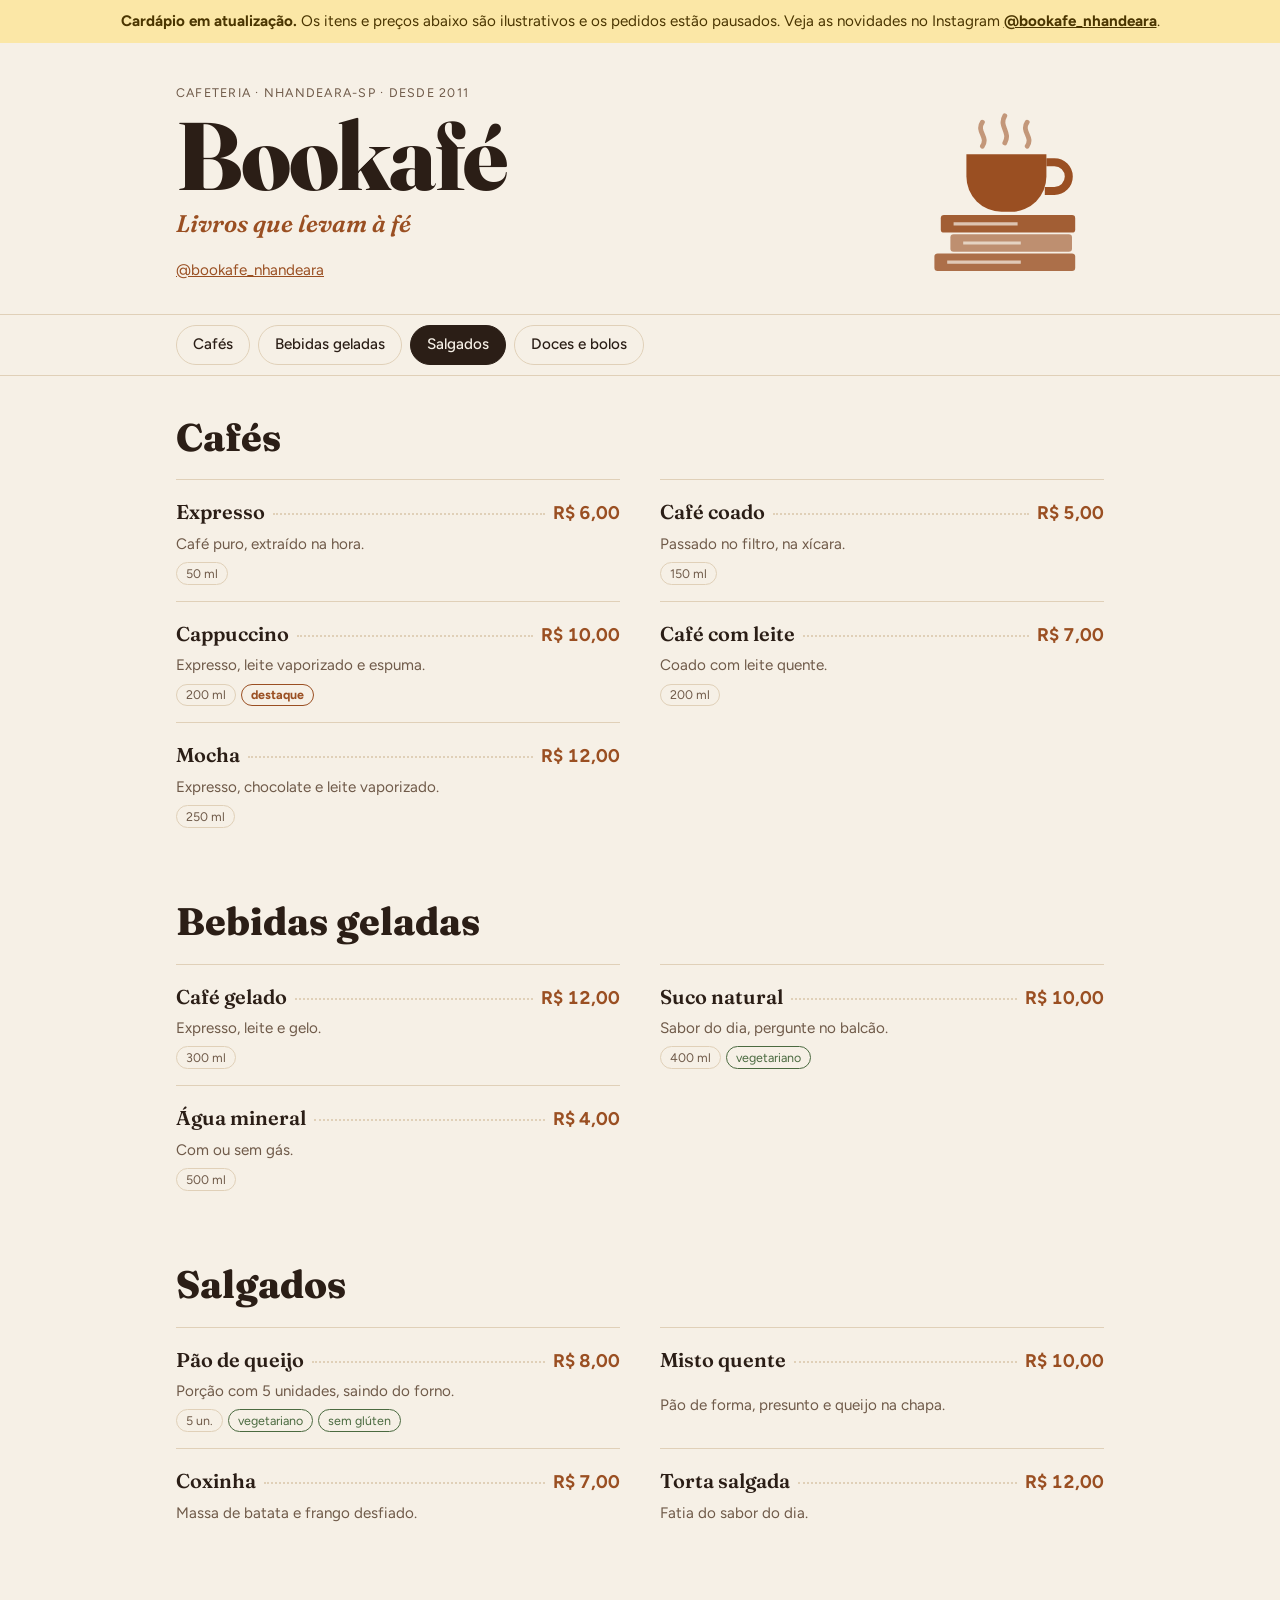
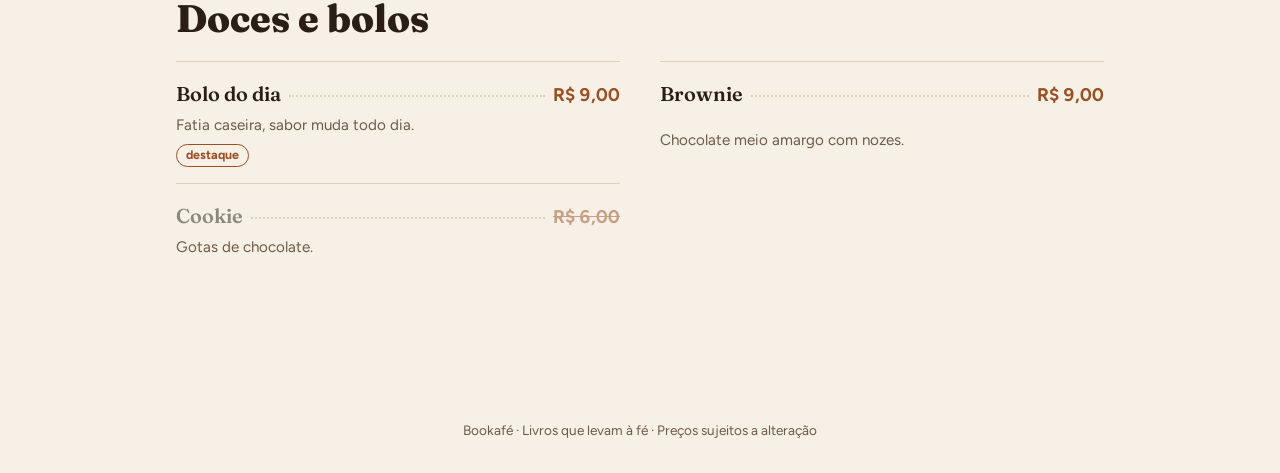
==== commit cc277ea8: "Modo "cardápio em atualização": aviso ao cliente e pedidos pausados - emAtualizacao: true mostra o a" ====
--- a/index.html
+++ b/index.html
@@ -13,13 +13,16 @@
    - Texto sempre entre aspas: "assim".
    - Preço com PONTO, sem R$: 9.50 (nove e cinquenta).
    - Acabou um item? Coloque  esgotado: true  nele.
-   - Quando o cardápio for o de verdade, mude  rascunho: true  para  false
-     (some a faixa amarela de "cardápio de exemplo").
+   - emAtualizacao: true  = aparece o aviso "Cardápio em atualização" e os
+     pedidos ficam PAUSADOS. Quando os produtos e preços forem os de verdade,
+     mude para  false  e os pedidos voltam a funcionar.
+   - Para testar os pedidos com o aviso ligado, abra o endereço com ?teste=1
+     no final (ex.: index.html?teste=1).
    ===================================================================== */
 var LOJA = {
   nome: "Bookafé",
   lema: "Livros que levam à fé",
-  rascunho: true,
+  emAtualizacao: true,
 
   // WhatsApp que recebe os pedidos: 55 + DDD + número, só dígitos.
   whatsapp: "5500000000000",
@@ -112,7 +115,8 @@
 :focus-visible { outline: 3px solid var(--accent); outline-offset: 3px; }
 [hidden] { display: none !important; }
 
-.draft { background: var(--warn-bg); color: var(--warn-fg); font-size: .9rem; text-align: center; padding: .5rem 16px; }
+.draft { background: var(--warn-bg); color: var(--warn-fg); font-size: .95rem; text-align: center; padding: .6rem 16px; text-wrap: balance; }
+.draft a { color: inherit; font-weight: 700; }
 
 /* topo */
 .hero { padding-block: 2.5rem 2rem; }
@@ -214,7 +218,7 @@
 </head>
 <body>
 
-<div class="draft" id="draft" hidden>Cardápio de exemplo: itens, preços e chave Pix são fictícios. Não pague.</div>
+<div class="draft" id="draft" role="status" hidden></div>
 
 <header class="hero">
   <div class="wrap">
@@ -271,9 +275,17 @@
     <fieldset><legend>Pagamento</legend>
       <div class="opts">
         <label><input type="radio" name="pag" value="pix" checked> Pix agora</label>
-        <label><input type="radio" name="pag" value="depois"> Na hora (dinheiro ou cartão)</label>
+        <label><input type="radio" name="pag" value="atendente"> <span id="pagLabel">Chamar atendente na mesa</span></label>
       </div>
     </fieldset>
+    <fieldset id="formaField" hidden><legend id="formaLegend">Como vai pagar ao atendente?</legend>
+      <div class="opts">
+        <label><input type="radio" name="forma" value="debito"> Cartão de débito</label>
+        <label><input type="radio" name="forma" value="credito"> Cartão de crédito</label>
+        <label><input type="radio" name="forma" value="dinheiro"> Dinheiro</label>
+      </div>
+    </fieldset>
+    <label class="field" id="trocoField" hidden>Precisa de troco? Para quanto? (opcional)<input type="text" id="troco" inputmode="decimal" placeholder="Ex.: 50"></label>
 
     <label class="field">Observação (opcional)<textarea id="obs" placeholder="Ex.: sem açúcar, leite sem lactose"></textarea></label>
 
@@ -299,7 +311,8 @@
   <div class="sheet center" id="stepDone" hidden>
     <header><h2>Pedido enviado</h2><button type="button" class="x" data-close aria-label="Fechar">×</button></header>
     <p class="big quem" style="font-size:1.6rem;margin:0"></p>
-    <p>Se o WhatsApp não abriu sozinho, toque no botão abaixo.</p>
+    <p id="doneInfo" style="margin:0;font-weight:700"></p>
+    <p class="note">Se o WhatsApp não abriu sozinho, toque no botão abaixo.</p>
     <a class="primary" id="waAgain" href="#" target="_blank" rel="noopener" style="display:grid;place-items:center;text-decoration:none">Abrir WhatsApp</a>
     <button type="button" class="ghost" id="newOrder">Fazer outro pedido</button>
   </div>
@@ -338,17 +351,28 @@
   var cart = store.get(KEY) || {};
   Object.keys(cart).forEach(function (id) { if (!produtos[id] || produtos[id].esgotado) delete cart[id]; });
   var params = new URLSearchParams(location.search);
+  var teste = params.has("teste");
+  var pausado = !!LOJA.emAtualizacao && !teste; // cardápio em atualização: mostra os itens, mas não aceita pedidos
   var mesaUrl = (params.get("mesa") || "").replace(/\D/g, "");
   if (mesaUrl && (+mesaUrl < 1 || +mesaUrl > LOJA.mesas)) mesaUrl = "";
   var pedidoId = null;
   var waUrl = "#";
 
   // ---------- cabeçalho ----------
-  $("draft").hidden = !LOJA.rascunho;
+  $("draft").hidden = !LOJA.emAtualizacao;
+  if (pausado) {
+    $("draft").innerHTML = "<strong>Cardápio em atualização.</strong> Os itens e preços abaixo são ilustrativos e os pedidos estão pausados. " +
+      'Veja as novidades no Instagram <a href="https://instagram.com/' + esc(LOJA.instagram) + '" target="_blank" rel="noopener">@' + esc(LOJA.instagram) + "</a>.";
+    cart = {};
+  } else if (LOJA.emAtualizacao) {
+    $("draft").textContent = "Modo de teste: itens, preços, WhatsApp e chave Pix são de exemplo. Não pague.";
+  }
   $("nome").textContent = LOJA.nome;
   $("lema").textContent = LOJA.lema;
-  $("horario").textContent = LOJA.horario;
-  $("endereco").textContent = LOJA.endereco;
+  // textos ainda "A PREENCHER" só aparecem no modo de teste, nunca para o cliente
+  var visivel = function (s) { return !pendente(s) || teste; };
+  $("horario").textContent = LOJA.horario; $("horario").hidden = !visivel(LOJA.horario);
+  $("endereco").textContent = LOJA.endereco; $("endereco").hidden = !visivel(LOJA.endereco);
   $("insta").textContent = "@" + LOJA.instagram;
   $("insta").href = "https://instagram.com/" + LOJA.instagram;
   $("rodape").textContent = LOJA.nome + " · " + LOJA.lema + " · Preços sujeitos a alteração";
@@ -356,6 +380,7 @@
 
   // ---------- cardápio ----------
   function controle(it) {
+    if (pausado) return "";
     if (it.esgotado) return '<span class="soldout">Esgotado</span>';
     var q = cart[it.id] || 0;
     if (!q) return '<button type="button" class="add" data-add="' + it.id + '" aria-label="Adicionar ' + esc(it.nome) + '">Adicionar</button>';
@@ -378,13 +403,13 @@
       });
       html += "</ul></section>";
     });
-    html += '<section class="books" aria-labelledby="h-livros" id="cat-livros">' +
+    if (visivel(LOJA.livros)) html += '<section class="books" aria-labelledby="h-livros" id="cat-livros">' +
       '<svg viewBox="0 0 64 64" aria-hidden="true"><path d="M6 14c9-3 18-2 26 4v36c-8-6-17-7-26-4zM58 14c-9-3-18-2-26 4v36c8-6 17-7 26-4z" fill="none" stroke="currentColor" stroke-width="3.5" stroke-linejoin="round"/></svg>' +
       '<div><h2 id="h-livros">Cantinho dos livros</h2><p>' + esc(LOJA.livros) + '</p></div></section>';
     $("menu").innerHTML = html;
 
     $("tabs").innerHTML = CARDAPIO.map(function (cat) { return '<a href="#' + cat.id + '">' + esc(cat.categoria) + '</a>'; }).join("") +
-      '<a href="#cat-livros">Livros</a>';
+      (visivel(LOJA.livros) ? '<a href="#cat-livros">Livros</a>' : "");
   }
 
   function refreshItem(id) { var el = $("c-" + id); if (el) el.innerHTML = controle(produtos[id]); }
@@ -459,7 +484,28 @@
   }
   function modo() { var r = document.querySelector('input[name="modo"]:checked'); return r ? r.value : ""; }
   function pag() { return document.querySelector('input[name="pag"]:checked').value; }
-  function syncModo() { $("mesaField").hidden = modo() !== "mesa"; $("endField").hidden = modo() !== "entrega"; }
+  function forma() { var r = document.querySelector('input[name="forma"]:checked'); return r ? r.value : ""; }
+  var ONDE = { // textos do pagamento presencial, conforme o jeito de receber
+    mesa:     { opcao: "Chamar atendente na mesa", pergunta: "Como vai pagar ao atendente?" },
+    retirada: { opcao: "Pagar no balcão",          pergunta: "Como vai pagar no balcão?" },
+    entrega:  { opcao: "Pagar na entrega",         pergunta: "Como vai pagar na entrega?" }
+  };
+  var FORMAS = { debito: "cartão de débito", credito: "cartão de crédito", dinheiro: "dinheiro" };
+  function syncModo() {
+    $("mesaField").hidden = modo() !== "mesa"; $("endField").hidden = modo() !== "entrega";
+    var t = ONDE[modo()] || ONDE.mesa;
+    $("pagLabel").textContent = t.opcao; $("formaLegend").textContent = t.pergunta;
+    syncPag();
+  }
+  function syncPag() {
+    var presencial = pag() === "atendente";
+    $("formaField").hidden = !presencial;
+    $("trocoField").hidden = !(presencial && forma() === "dinheiro");
+    $("goNext").textContent = !presencial ? "Continuar para o Pix" :
+      (modo() === "mesa" ? "Enviar pedido e chamar atendente" : "Enviar pedido no WhatsApp");
+  }
+  // troco: aceita "50", "50,00" ou "R$ 50"; devolve centavos (0 = não informou)
+  function trocoCents() { var v = parseFloat($("troco").value.replace(/[^\d,.]/g, "").replace(",", ".")); return v > 0 ? Math.round(v * 100) : 0; }
   $("modos").addEventListener("change", syncModo);
   $("stepCart").addEventListener("input", function () { $("err").textContent = ""; });
 
@@ -474,9 +520,9 @@
     }).join("");
     $("total").textContent = money(totalCents());
     $("goNext").disabled = ls.length === 0;
-    $("goNext").textContent = pag() === "pix" ? "Continuar para o Pix" : "Enviar pedido no WhatsApp";
+    syncPag();
   }
-  document.querySelectorAll('input[name="pag"]').forEach(function (r) { r.addEventListener("change", renderLines); });
+  document.querySelectorAll('input[name="pag"], input[name="forma"]').forEach(function (r) { r.addEventListener("change", syncPag); });
 
   function show(step) { ["stepCart", "stepPix", "stepDone"].forEach(function (s) { $(s).hidden = s !== step; }); $("dlg").scrollTop = 0; }
 
@@ -493,6 +539,10 @@
     var nm = parseInt($("mesa").value, 10);
     if (modo() === "mesa" && !(nm >= 1 && nm <= LOJA.mesas)) { $("mesa").focus(); return "Digite o número da mesa (de 1 a " + LOJA.mesas + ")."; }
     if (modo() === "entrega" && !$("endEntrega").value.trim()) { $("endEntrega").focus(); return "Digite o endereço de entrega."; }
+    if (pag() === "atendente") {
+      if (!forma()) return "Escolha: cartão de débito, cartão de crédito ou dinheiro.";
+      if (forma() === "dinheiro" && trocoCents() && trocoCents() < totalCents()) { $("troco").focus(); return "O valor para troco é menor que o total do pedido."; }
+    }
     return "";
   }
 
@@ -536,7 +586,7 @@
     mostraQuem();
     $("pixCode").textContent = pixAtual;
     var aviso = pendente(LOJA.pix.chave) ? "Chave Pix ainda não configurada: este QR é só demonstração e não funciona no banco." :
-      (LOJA.rascunho ? "Cardápio em modo de exemplo. Não pague." : "");
+      (LOJA.emAtualizacao ? "Modo de teste. Não pague." : "");
     $("pixWarn").hidden = !aviso; $("pixWarn").textContent = aviso;
     try {
       var qr = qrcode(0, "M"); qr.addData(pixAtual); qr.make();
@@ -568,6 +618,17 @@
     return n + " · Entrega";
   }
   function mostraQuem() { document.querySelectorAll(".quem").forEach(function (el) { el.textContent = quem(); }); }
+
+  // ---------- pagamento presencial (atendente, balcão ou entrega) ----------
+  function textoPresencial(paraLoja) {
+    var m = modo(), f = forma(), tot = totalCents(), t = "";
+    if (m === "mesa") t = paraLoja ? "*IR ATÉ A MESA " + $("mesa").value + "* para receber em " + FORMAS[f] : "O atendente vai até a mesa " + $("mesa").value + " para receber em " + FORMAS[f];
+    else if (m === "retirada") t = (paraLoja ? "no balcão, em " : "Pagamento no balcão, em ") + FORMAS[f];
+    else t = (paraLoja ? "na entrega, em " : "Pagamento na entrega, em ") + FORMAS[f];
+    if (paraLoja && f !== "dinheiro") t += " (levar a maquininha)";
+    if (f === "dinheiro" && trocoCents()) t += trocoCents() === tot ? " (valor exato, sem troco)" : ". Troco para " + money(trocoCents()) + (paraLoja ? " (levar " + money(trocoCents() - tot) + " de troco)" : "");
+    return t + (paraLoja ? "" : ".");
+  }
 
   // ---------- mensagem para o WhatsApp ----------
   function mensagem() {
@@ -584,7 +645,7 @@
       linhas.push("Pagamento: Pix de " + money(tot) + " — cliente informou que JÁ PAGOU.");
       linhas.push("Identificador do Pix: " + pedidoId + " (conferir no app do banco antes de preparar)");
     } else {
-      linhas.push("Pagamento: na hora (dinheiro ou cartão)");
+      linhas.push("Pagamento: " + textoPresencial(true));
     }
     var obs = $("obs").value.trim();
     if (obs) { linhas.push(""); linhas.push("Obs.: " + obs); }
@@ -596,12 +657,14 @@
     $("waAgain").href = waUrl;
     window.open(waUrl, "_blank", "noopener");
     mostraQuem();
+    $("doneInfo").textContent = pag() === "pix" ? "O Bookafé confere o Pix e confirma pelo WhatsApp." : textoPresencial(false);
     show("stepDone");
   }
 
   $("newOrder").addEventListener("click", function () {
     cart = {}; store.set(KEY, cart);
     $("obs").value = "";
+    $("troco").value = "";
     $("cliente").value = ""; store.set("bookafe-cliente", ""); // próxima pessoa da mesa digita o próprio nome
     renderMenu(); refreshBar(); spy();
     $("dlg").close();
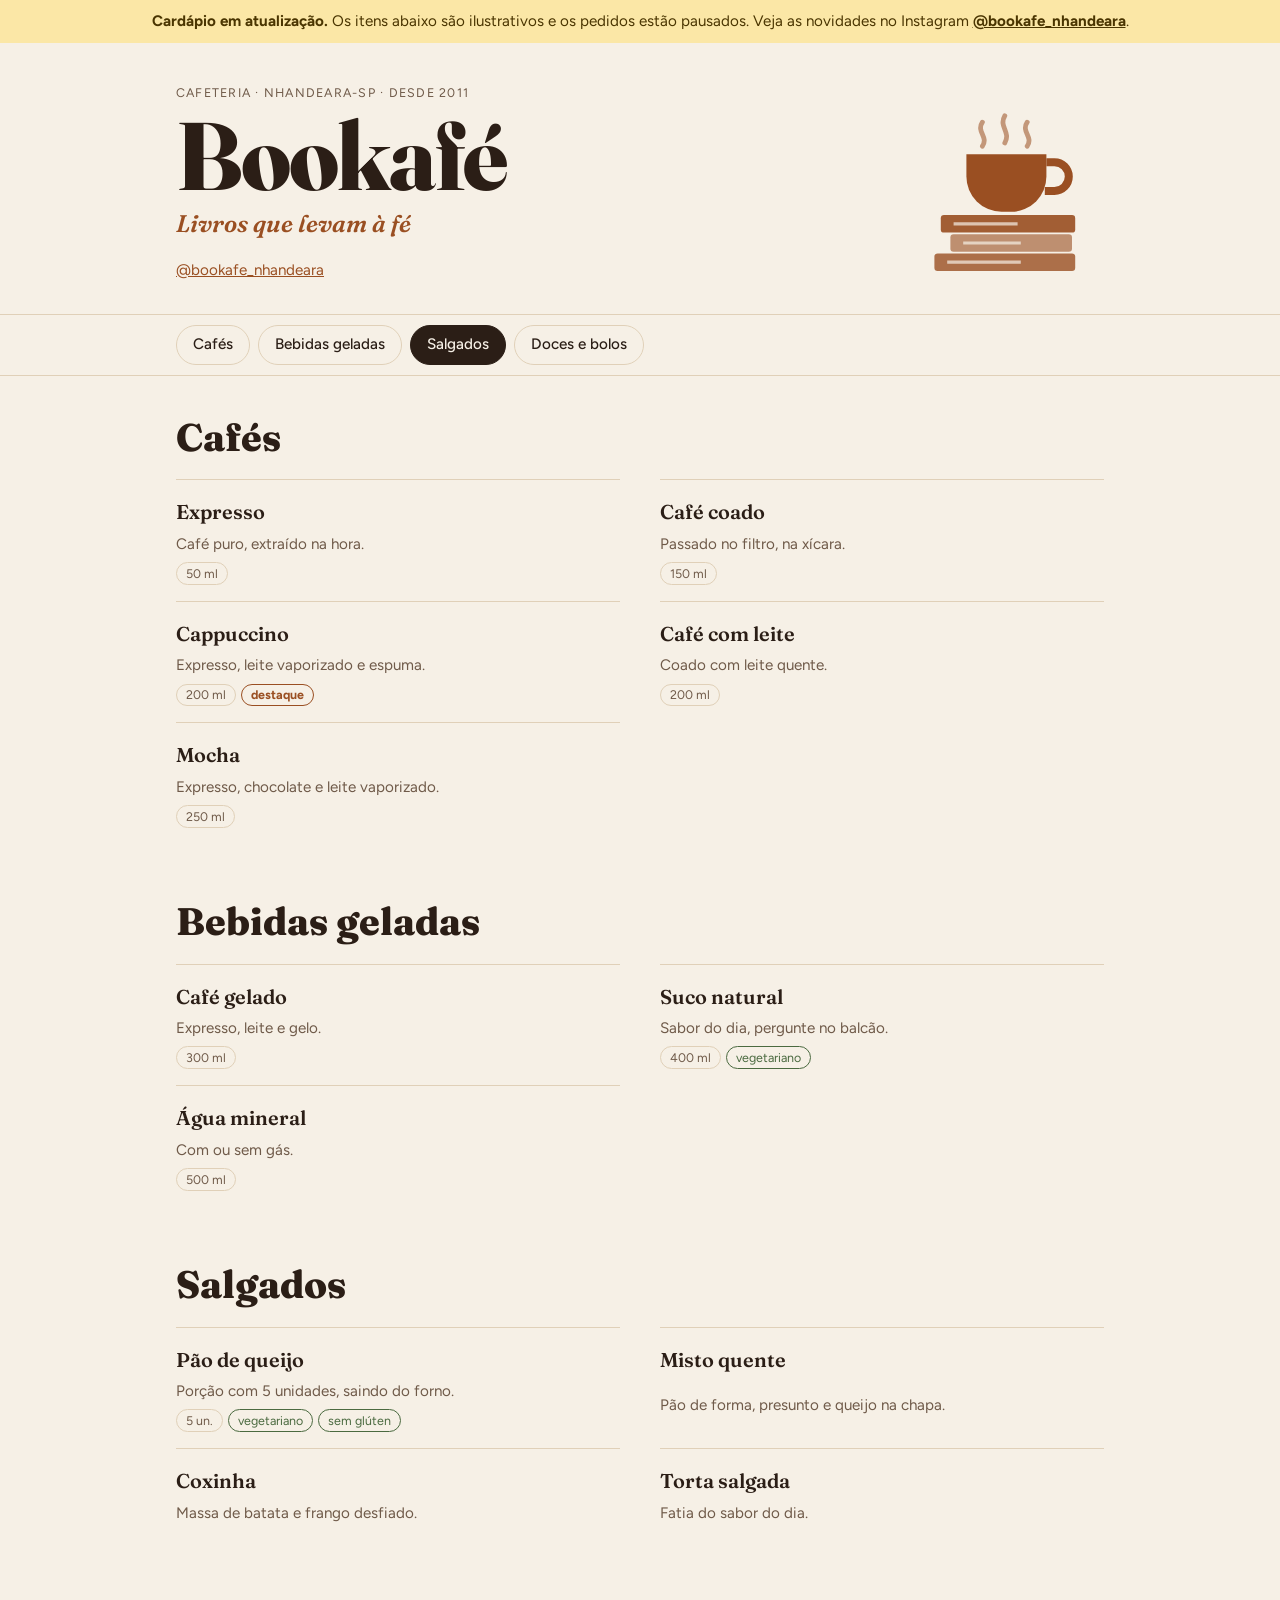
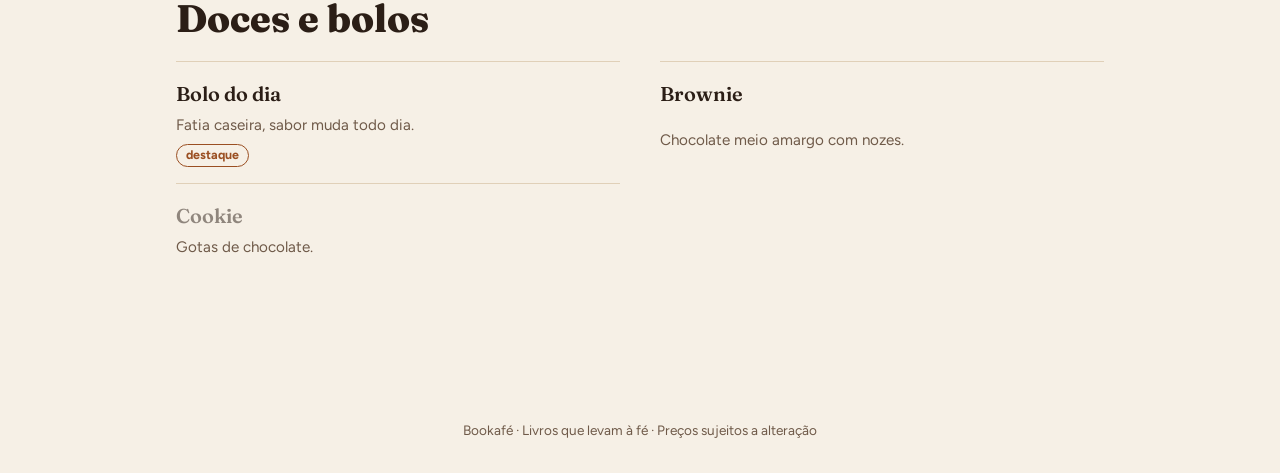
==== commit 705c0365: "Esconde os preços enquanto o cardápio está em atualização - No modo emAtualizacao, os itens aparecem" ====
--- a/index.html
+++ b/index.html
@@ -13,8 +13,8 @@
    - Texto sempre entre aspas: "assim".
    - Preço com PONTO, sem R$: 9.50 (nove e cinquenta).
    - Acabou um item? Coloque  esgotado: true  nele.
-   - emAtualizacao: true  = aparece o aviso "Cardápio em atualização" e os
-     pedidos ficam PAUSADOS. Quando os produtos e preços forem os de verdade,
+   - emAtualizacao: true  = aparece o aviso "Cardápio em atualização", os
+     preços ficam ESCONDIDOS e os pedidos ficam PAUSADOS. Quando os produtos e preços forem os de verdade,
      mude para  false  e os pedidos voltam a funcionar.
    - Para testar os pedidos com o aviso ligado, abra o endereço com ?teste=1
      no final (ex.: index.html?teste=1).
@@ -361,7 +361,7 @@
   // ---------- cabeçalho ----------
   $("draft").hidden = !LOJA.emAtualizacao;
   if (pausado) {
-    $("draft").innerHTML = "<strong>Cardápio em atualização.</strong> Os itens e preços abaixo são ilustrativos e os pedidos estão pausados. " +
+    $("draft").innerHTML = "<strong>Cardápio em atualização.</strong> Os itens abaixo são ilustrativos e os pedidos estão pausados. " +
       'Veja as novidades no Instagram <a href="https://instagram.com/' + esc(LOJA.instagram) + '" target="_blank" rel="noopener">@' + esc(LOJA.instagram) + "</a>.";
     cart = {};
   } else if (LOJA.emAtualizacao) {
@@ -397,7 +397,7 @@
         var tags = (it.tags || []).map(function (t) { return '<span class="t-' + slug(t) + '">' + esc(t) + '</span>'; });
         if (it.tamanho) tags.unshift('<span>' + esc(it.tamanho) + '</span>');
         html += '<li class="item' + (it.esgotado ? " out" : "") + '">' +
-          '<div class="row"><h3>' + esc(it.nome) + '</h3><span class="dots" aria-hidden="true"></span><span class="price">' + money(it.cents) + '</span></div>' +
+          '<div class="row"><h3>' + esc(it.nome) + '</h3>' + (pausado ? "" : '<span class="dots" aria-hidden="true"></span><span class="price">' + money(it.cents) + '</span>') + '</div>' +
           '<div><p class="desc">' + esc(it.desc || "") + '</p>' + (tags.length ? '<div class="meta">' + tags.join("") + '</div>' : "") + '</div>' +
           '<div class="ctrl" id="c-' + it.id + '">' + controle(it) + '</div></li>';
       });
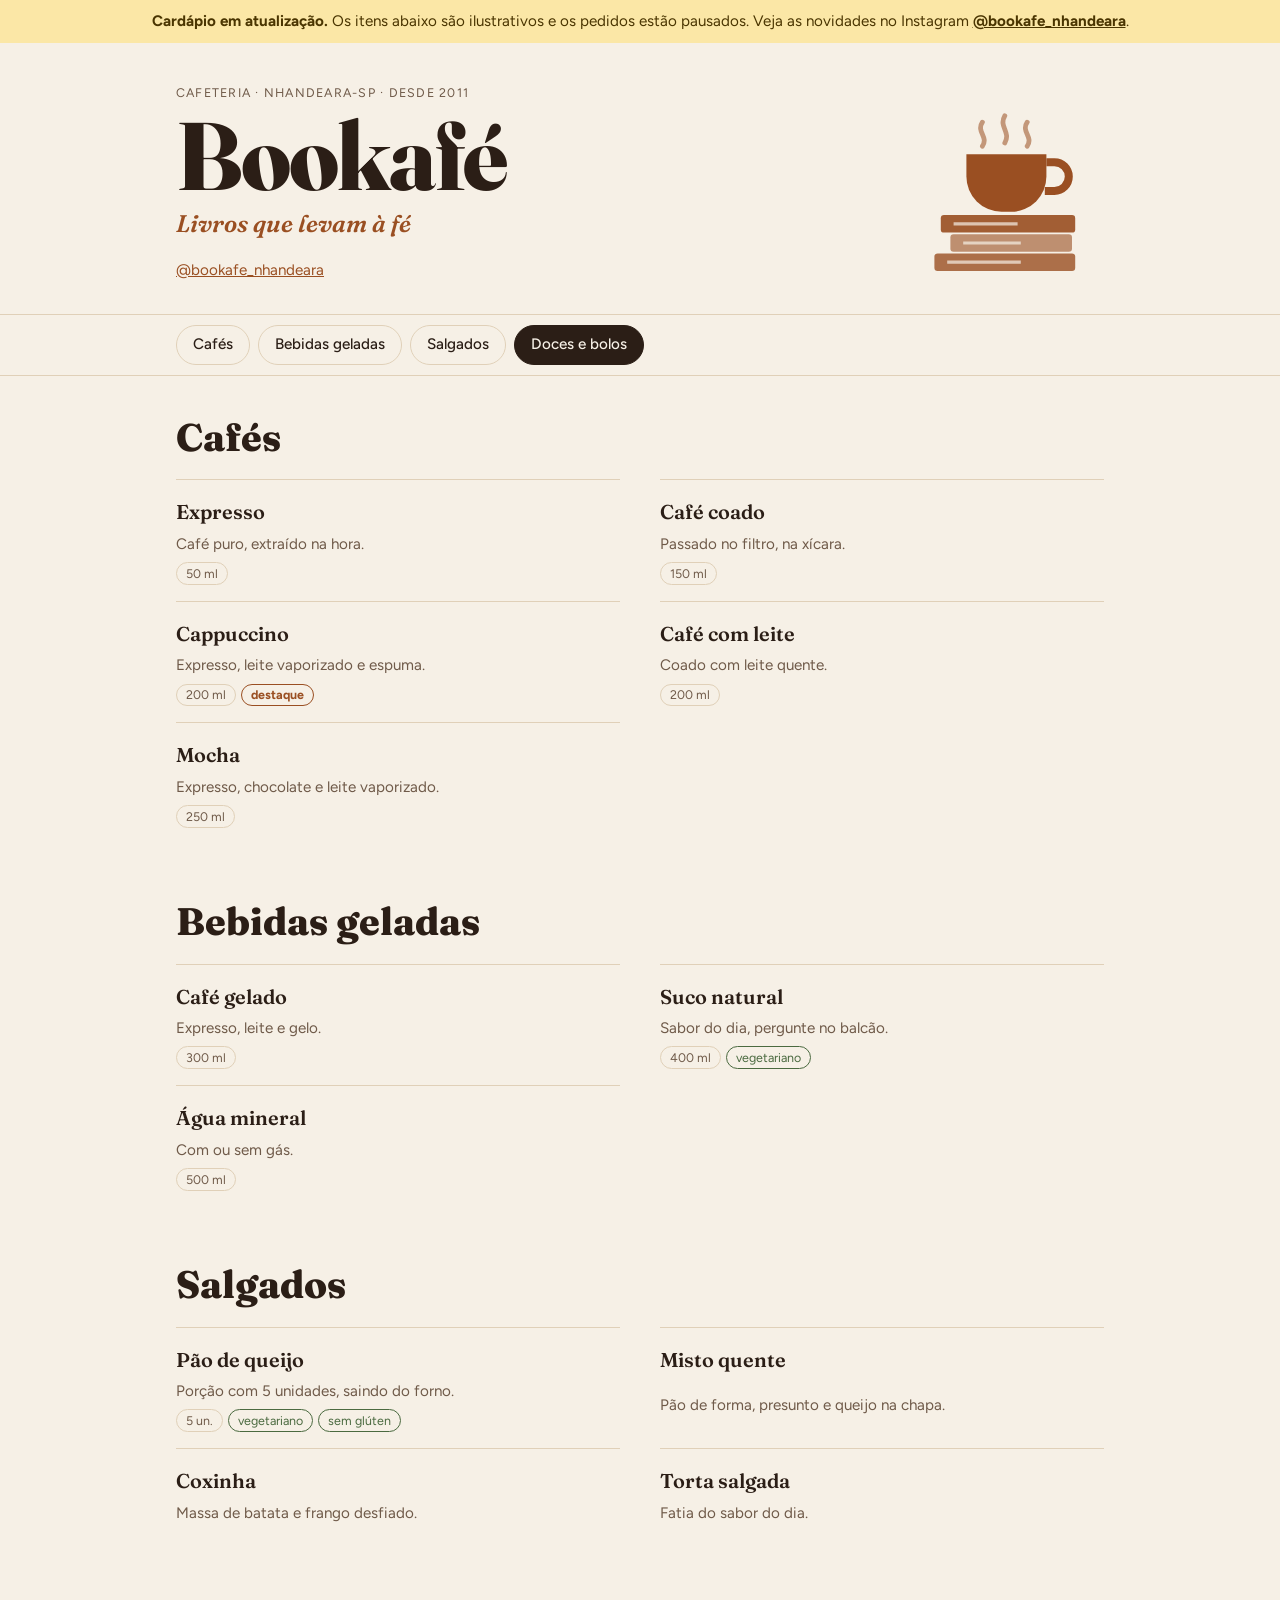
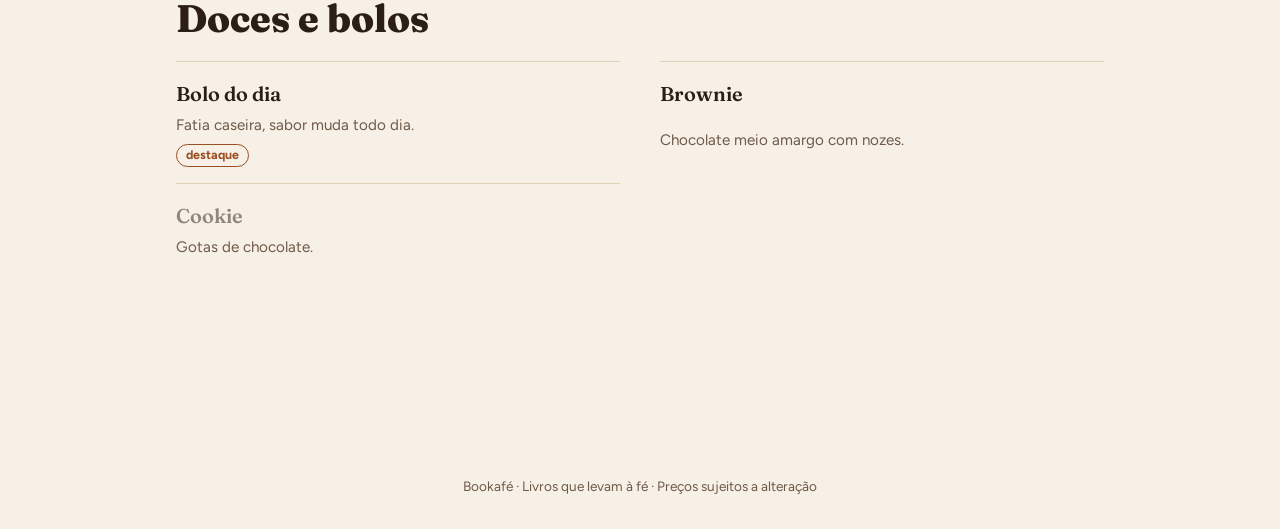
==== commit 368d1342: "Pagamento só no fechamento da conta - "Enviar pedido" manda o pedido ao WhatsApp sem pagamento - Cad" ====
--- a/index.html
+++ b/index.html
@@ -17,7 +17,7 @@
      preços ficam ESCONDIDOS e os pedidos ficam PAUSADOS. Quando os produtos e preços forem os de verdade,
      mude para  false  e os pedidos voltam a funcionar.
    - Para testar os pedidos com o aviso ligado, abra o endereço com ?teste=1
-     no final (ex.: index.html?teste=1).
+     ou #teste no final (ex.: index.html?teste=1).
    ===================================================================== */
 var LOJA = {
   nome: "Bookafé",
@@ -129,13 +129,13 @@
 .art { width: clamp(7rem, 26vw, 12rem); color: var(--accent); }
 
 /* abas */
-.tabs { position: sticky; top: 0; z-index: 4; background: color-mix(in srgb, var(--bg) 92%, transparent); backdrop-filter: blur(6px); border-block: 1px solid var(--line); }
+.tabs { position: sticky; top: env(safe-area-inset-top, 0px); z-index: 4; background: color-mix(in srgb, var(--bg) 92%, transparent); backdrop-filter: blur(6px); border-block: 1px solid var(--line); }
 .tabs .wrap { display: flex; gap: .5rem; overflow-x: auto; padding-block: .6rem; scrollbar-width: none; }
 .tabs a { flex: none; padding: .45rem 1rem; border-radius: 999px; border: 1px solid var(--line); color: var(--fg); text-decoration: none; font-weight: 500; font-size: .95rem; white-space: nowrap; }
 .tabs a[aria-current="true"] { background: var(--fg); color: var(--bg); border-color: var(--fg); }
 
 /* cardápio */
-main { padding-bottom: 7rem; }
+main { padding-bottom: 10.5rem; }
 .cat { padding-block: 2rem 1rem; }
 .cat h2 { font-size: clamp(1.8rem, 6vw, 2.4rem); font-weight: 800; margin-bottom: .75rem; }
 .list { list-style: none; margin: 0; padding: 0; display: grid; grid-template-columns: repeat(2, minmax(0, 1fr)); column-gap: 2.5rem; }
@@ -167,9 +167,17 @@
 footer { padding-block: 1rem 2rem; text-align: center; color: var(--muted); font-size: .85rem; }
 
 /* barra do pedido */
-.cartbar { position: fixed; z-index: 5; left: 0; right: 0; bottom: 0; padding: .75rem max(16px, env(safe-area-inset-right, 0px)) calc(.75rem + env(safe-area-inset-bottom, 0px)) max(16px, env(safe-area-inset-left, 0px)); background: linear-gradient(to top, var(--bg) 65%, transparent); }
+.cartbar { display: grid; gap: .5rem; position: fixed; z-index: 5; left: 0; right: 0; bottom: 0; padding: .75rem max(16px, env(safe-area-inset-right, 0px)) calc(.75rem + env(safe-area-inset-bottom, 0px)) max(16px, env(safe-area-inset-left, 0px)); background: linear-gradient(to top, var(--bg) 65%, transparent); }
 .cartbar button { width: min(100%, 36rem); margin-inline: auto; display: flex; justify-content: space-between; align-items: center; gap: 1rem; min-height: 3.6rem; padding: 0 1.4rem; border: 0; border-radius: 999px; background: var(--accent); color: var(--on-accent); font-weight: 700; font-size: 1.05rem; box-shadow: var(--shadow); }
 .cartbar .count { font-weight: 500; opacity: .9; }
+.cartbar .contaBtn { min-height: 3rem; background: var(--surface); color: var(--fg); border: 1.5px solid var(--accent); font-size: 1rem; }
+#contaPedidos { display: grid; gap: 1rem; }
+.ped h3 { display: flex; justify-content: space-between; gap: 1rem; margin: 0 0 .2rem; font: 700 .95rem var(--font-body); }
+.ped h3 span { color: var(--muted); font-weight: 400; }
+.ped ul { list-style: none; margin: 0; padding: 0; }
+.ped li { display: flex; justify-content: space-between; gap: 1rem; padding-block: .35rem; border-bottom: 1px solid var(--line); font-variant-numeric: tabular-nums; }
+.ped li span:last-child { white-space: nowrap; font-weight: 700; }
+.linkBtn { display: grid; place-items: center; text-decoration: none; }
 
 /* janela do pedido */
 dialog { width: min(100% - 24px, 32rem); max-height: calc(100dvh - 24px); padding: 0; border: 0; border-radius: 1.25rem; background: var(--surface); color: var(--fg); box-shadow: var(--shadow); }
@@ -252,16 +260,17 @@
 <footer><div class="wrap" id="rodape"></div></footer>
 
 <div class="cartbar" id="cartbar" hidden>
-  <button type="button" id="openCart"><span>Ver pedido <span class="count" id="count"></span></span><span id="barTotal"></span></button>
+  <button type="button" class="contaBtn" id="openConta" hidden><span>Minha conta <span class="count" id="contaCount"></span></span><span id="contaBarTotal"></span></button>
+  <button type="button" class="cartBtn" id="openCart" hidden><span>Ver pedido <span class="count" id="count"></span></span><span id="barTotal"></span></button>
 </div>
 
 <dialog id="dlg" aria-labelledby="dlgTitle">
-  <!-- passo 1: revisar pedido -->
+  <!-- passo 1: revisar e enviar o pedido (sem pagamento: paga-se ao fechar a conta) -->
   <form class="sheet" id="stepCart" novalidate>
     <header><h2 id="dlgTitle">Seu pedido</h2><button type="button" class="x" data-close aria-label="Fechar">×</button></header>
     <ul class="lines" id="lines"></ul>
     <p class="empty" id="empty" hidden>Nenhum item ainda. Escolha no cardápio.</p>
-    <div class="total"><span>Total</span><strong id="total"></strong></div>
+    <div class="total"><span>Total deste pedido</span><strong id="total"></strong></div>
 
     <label class="field">Seu nome<input type="text" id="cliente" autocomplete="given-name" maxlength="40" required aria-describedby="nomeDica"></label>
     <p class="note" id="nomeDica">Assim a equipe sabe de quem é cada pedido, mesmo com várias pessoas pedindo na mesma mesa.</p>
@@ -272,7 +281,32 @@
     <label class="field" id="mesaField" hidden>Número da mesa<input type="number" id="mesa" inputmode="numeric" min="1"></label>
     <label class="field" id="endField" hidden>Endereço de entrega<textarea id="endEntrega" autocomplete="street-address"></textarea></label>
 
-    <fieldset><legend>Pagamento</legend>
+    <label class="field">Observação (opcional)<textarea id="obs" placeholder="Ex.: sem açúcar, leite sem lactose"></textarea></label>
+
+    <p class="note">Você não paga agora. O pedido entra na sua conta e o pagamento é no final, em <strong>Minha conta</strong>.</p>
+    <p class="err" id="err" role="alert"></p>
+    <button type="submit" class="primary" id="goNext">Enviar pedido</button>
+  </form>
+
+  <!-- passo 2: pedido enviado -->
+  <div class="sheet center" id="stepSent" hidden>
+    <header><h2>Pedido enviado</h2><button type="button" class="x" data-close aria-label="Fechar">×</button></header>
+    <p class="big quem" style="font-size:1.6rem;margin:0"></p>
+    <p id="sentInfo" style="margin:0;font-weight:700"></p>
+    <p class="note">O pagamento é no final: quando terminar, abra <strong>Minha conta</strong> e feche a conta. Se o WhatsApp não abriu sozinho, toque no botão abaixo.</p>
+    <a class="primary linkBtn" id="waPedido" href="#" target="_blank" rel="noopener">Abrir WhatsApp</a>
+    <button type="button" class="ghost" data-close>Voltar ao cardápio</button>
+    <button type="button" class="ghost" id="sentConta">Ver minha conta</button>
+  </div>
+
+  <!-- passo 3: minha conta (tudo o que foi pedido) e fechamento -->
+  <form class="sheet" id="stepConta" hidden novalidate>
+    <header><h2>Minha conta</h2><button type="button" class="x" data-close aria-label="Fechar">×</button></header>
+    <p class="note" style="margin:0"><strong class="quem"></strong> · Conta <strong class="contaId"></strong></p>
+    <div id="contaPedidos"></div>
+    <div class="total"><span>Total da conta</span><strong id="contaTotal"></strong></div>
+
+    <fieldset><legend>Como quer pagar?</legend>
       <div class="opts">
         <label><input type="radio" name="pag" value="pix" checked> Pix agora</label>
         <label><input type="radio" name="pag" value="atendente"> <span id="pagLabel">Chamar atendente na mesa</span></label>
@@ -287,34 +321,34 @@
     </fieldset>
     <label class="field" id="trocoField" hidden>Precisa de troco? Para quanto? (opcional)<input type="text" id="troco" inputmode="decimal" placeholder="Ex.: 50"></label>
 
-    <label class="field">Observação (opcional)<textarea id="obs" placeholder="Ex.: sem açúcar, leite sem lactose"></textarea></label>
-
-    <p class="err" id="err" role="alert"></p>
-    <button type="submit" class="primary" id="goNext">Continuar</button>
+    <p class="err" id="errConta" role="alert"></p>
+    <button type="submit" class="primary" id="goFechar">Fechar a conta</button>
+    <button type="button" class="ghost" data-close>Ainda não: pedir mais</button>
   </form>
 
-  <!-- passo 2: pagar com Pix -->
+  <!-- passo 4: pagar a conta com Pix -->
   <div class="sheet" id="stepPix" hidden>
     <header><h2>Pague com Pix</h2><button type="button" class="x" data-close aria-label="Fechar">×</button></header>
     <p class="warn" id="pixWarn" hidden></p>
-    <div class="center"><div class="big" id="pixTotal"></div><p class="note"><strong class="quem"></strong> · Pedido <strong id="pixId"></strong></p></div>
+    <div class="center"><div class="big" id="pixTotal"></div><p class="note"><strong class="quem"></strong> · Conta <strong class="contaId"></strong></p></div>
     <div class="qr" id="qr"></div>
     <p class="note center">Abra o app do seu banco, escolha <strong>Pix → Ler QR Code</strong>. O valor já vem preenchido.</p>
     <div class="pixcode" id="pixCode"></div>
     <button type="button" class="ghost" id="copy">Copiar código Pix (copia e cola)</button>
-    <button type="button" class="primary" id="paid">Já paguei: enviar pedido no WhatsApp</button>
+    <button type="button" class="primary" id="paid">Já paguei: avisar o Bookafé no WhatsApp</button>
     <p class="note center">O Bookafé confere o pagamento no banco e confirma pelo WhatsApp.</p>
-    <button type="button" class="ghost" id="back">Voltar ao pedido</button>
+    <button type="button" class="ghost" id="back">Voltar à conta</button>
   </div>
 
-  <!-- passo 3: enviado -->
+  <!-- passo 5: fechamento enviado -->
   <div class="sheet center" id="stepDone" hidden>
-    <header><h2>Pedido enviado</h2><button type="button" class="x" data-close aria-label="Fechar">×</button></header>
+    <header><h2>Fechamento enviado</h2><button type="button" class="x" data-close aria-label="Fechar">×</button></header>
     <p class="big quem" style="font-size:1.6rem;margin:0"></p>
+    <p class="big" id="doneTotal" style="margin:0"></p>
     <p id="doneInfo" style="margin:0;font-weight:700"></p>
     <p class="note">Se o WhatsApp não abriu sozinho, toque no botão abaixo.</p>
-    <a class="primary" id="waAgain" href="#" target="_blank" rel="noopener" style="display:grid;place-items:center;text-decoration:none">Abrir WhatsApp</a>
-    <button type="button" class="ghost" id="newOrder">Fazer outro pedido</button>
+    <a class="primary linkBtn" id="waAgain" href="#" target="_blank" rel="noopener">Abrir WhatsApp</a>
+    <button type="button" class="ghost" data-close>Concluir</button>
   </div>
 </dialog>
 
@@ -351,28 +385,39 @@
   var cart = store.get(KEY) || {};
   Object.keys(cart).forEach(function (id) { if (!produtos[id] || produtos[id].esgotado) delete cart[id]; });
   var params = new URLSearchParams(location.search);
-  var teste = params.has("teste");
+  // Modo de teste: ?teste=1 ou #teste no fim do endereço. #cliente volta para a visão do cliente.
+  var teste = params.has("teste") || location.hash === "#teste";
   var pausado = !!LOJA.emAtualizacao && !teste; // cardápio em atualização: mostra os itens, mas não aceita pedidos
   var mesaUrl = (params.get("mesa") || "").replace(/\D/g, "");
   if (mesaUrl && (+mesaUrl < 1 || +mesaUrl > LOJA.mesas)) mesaUrl = "";
-  var pedidoId = null;
-  var waUrl = "#";
 
   // ---------- cabeçalho ----------
-  $("draft").hidden = !LOJA.emAtualizacao;
-  if (pausado) {
-    $("draft").innerHTML = "<strong>Cardápio em atualização.</strong> Os itens abaixo são ilustrativos e os pedidos estão pausados. " +
-      'Veja as novidades no Instagram <a href="https://instagram.com/' + esc(LOJA.instagram) + '" target="_blank" rel="noopener">@' + esc(LOJA.instagram) + "</a>.";
-    cart = {};
-  } else if (LOJA.emAtualizacao) {
-    $("draft").textContent = "Modo de teste: itens, preços, WhatsApp e chave Pix são de exemplo. Não pague.";
+  // textos ainda "A PREENCHER" só aparecem no modo de teste, nunca para o cliente
+  var visivel = function (s) { return !pendente(s) || teste; };
+  function aplicarModo() { // aviso do topo e o que muda entre "cliente" e "teste"
+    pausado = !!LOJA.emAtualizacao && !teste;
+    $("draft").hidden = !LOJA.emAtualizacao;
+    if (pausado) {
+      $("draft").innerHTML = "<strong>Cardápio em atualização.</strong> Os itens abaixo são ilustrativos e os pedidos estão pausados. " +
+        'Veja as novidades no Instagram <a href="https://instagram.com/' + esc(LOJA.instagram) + '" target="_blank" rel="noopener">@' + esc(LOJA.instagram) + "</a>.";
+      cart = {};
+    } else if (LOJA.emAtualizacao) {
+      $("draft").textContent = "Modo de teste: itens, preços, WhatsApp e chave Pix são de exemplo. Não pague.";
+    }
+    $("horario").hidden = !visivel(LOJA.horario);
+    $("endereco").hidden = !visivel(LOJA.endereco);
   }
+  window.addEventListener("hashchange", function () {
+    var novo = location.hash === "#teste" ? true : location.hash === "#cliente" ? false : teste;
+    if (novo === teste) return;
+    teste = novo;
+    if ($("dlg").open) $("dlg").close();
+    aplicarModo(); renderMenu(); refreshBar(); spy();
+  });
   $("nome").textContent = LOJA.nome;
   $("lema").textContent = LOJA.lema;
-  // textos ainda "A PREENCHER" só aparecem no modo de teste, nunca para o cliente
-  var visivel = function (s) { return !pendente(s) || teste; };
-  $("horario").textContent = LOJA.horario; $("horario").hidden = !visivel(LOJA.horario);
-  $("endereco").textContent = LOJA.endereco; $("endereco").hidden = !visivel(LOJA.endereco);
+  $("horario").textContent = LOJA.horario;
+  $("endereco").textContent = LOJA.endereco;
   $("insta").textContent = "@" + LOJA.instagram;
   $("insta").href = "https://instagram.com/" + LOJA.instagram;
   $("rodape").textContent = LOJA.nome + " · " + LOJA.lema + " · Preços sujeitos a alteração";
@@ -423,9 +468,14 @@
 
   function refreshBar() {
     var n = itensDoPedido().reduce(function (s, l) { return s + l.q; }, 0);
-    $("cartbar").hidden = n === 0;
+    var np = conta ? conta.pedidos.length : 0;
+    $("openCart").hidden = n === 0;
+    $("openConta").hidden = np === 0;
+    $("cartbar").hidden = pausado || (n === 0 && np === 0);
     $("count").textContent = "(" + n + (n === 1 ? " item)" : " itens)");
     $("barTotal").textContent = money(totalCents());
+    $("contaCount").textContent = "(" + np + (np === 1 ? " pedido)" : " pedidos)");
+    $("contaBarTotal").textContent = money(contaTotal());
   }
 
   function change(id, d) {
@@ -455,11 +505,13 @@
   }
 
   // abas: marca a categoria visível
+  var io = null;
   function spy() {
+    if (io) io.disconnect();
     var links = $("tabs").querySelectorAll("a");
     var secs = Array.prototype.map.call(links, function (l) { return document.querySelector(l.getAttribute("href")); });
     if (!("IntersectionObserver" in window)) return;
-    var io = new IntersectionObserver(function (ents) {
+    io = new IntersectionObserver(function (ents) {
       ents.forEach(function (en) {
         if (!en.isIntersecting) return;
         links.forEach(function (l) { l.setAttribute("aria-current", l.getAttribute("href") === "#" + en.target.id ? "true" : "false"); });
@@ -470,16 +522,26 @@
     secs.forEach(function (s) { if (s) io.observe(s); });
   }
 
+  // ---------- conta do cliente: tudo o que já foi pedido; o pagamento é só no fechamento ----------
+  var CONTA_KEY = "bookafe-conta", CONTA_VALE = 12 * 60 * 60 * 1000; // conta esquecida no aparelho some depois de 12 h
+  var conta = store.get(CONTA_KEY);
+  if (!conta || !Array.isArray(conta.pedidos) || !conta.pedidos.length || conta.fechada || Date.now() - conta.aberta > CONTA_VALE) conta = null;
+  function salvaConta() { store.set(CONTA_KEY, conta); }
+  function contaTotal() { return conta ? conta.pedidos.reduce(function (s, p) { return s + p.total; }, 0) : 0; }
+  function wa(texto) { return "https://wa.me/" + String(LOJA.whatsapp).replace(/\D/g, "") + "?text=" + encodeURIComponent(texto); }
+
   // ---------- janela do pedido ----------
   var MODOS = { mesa: "Na mesa", retirada: "Retirar no balcão", entrega: "Entrega" };
   $("mesa").max = LOJA.mesas;
   function renderModos() {
     var on = Object.keys(MODOS).filter(function (k) { return LOJA.modos[k]; });
-    var padrao = mesaUrl && LOJA.modos.mesa ? "mesa" : on[0];
+    var padrao = conta ? conta.modo : (mesaUrl && LOJA.modos.mesa ? "mesa" : on[0]);
+    if (on.indexOf(padrao) < 0) padrao = on[0];
     $("modos").innerHTML = on.map(function (k) {
       return '<label><input type="radio" name="modo" value="' + k + '"' + (k === padrao ? " checked" : "") + "> " + MODOS[k] + "</label>";
     }).join("");
-    if (mesaUrl) $("mesa").value = mesaUrl;
+    if (conta) { $("cliente").value = conta.nome; $("mesa").value = conta.mesa; $("endEntrega").value = conta.end; }
+    else if (mesaUrl) $("mesa").value = mesaUrl;
     syncModo();
   }
   function modo() { var r = document.querySelector('input[name="modo"]:checked'); return r ? r.value : ""; }
@@ -491,23 +553,21 @@
     entrega:  { opcao: "Pagar na entrega",         pergunta: "Como vai pagar na entrega?" }
   };
   var FORMAS = { debito: "cartão de débito", credito: "cartão de crédito", dinheiro: "dinheiro" };
-  function syncModo() {
-    $("mesaField").hidden = modo() !== "mesa"; $("endField").hidden = modo() !== "entrega";
-    var t = ONDE[modo()] || ONDE.mesa;
+  function syncModo() { $("mesaField").hidden = modo() !== "mesa"; $("endField").hidden = modo() !== "entrega"; }
+  function syncPag() { // opções de pagamento da tela "Minha conta"
+    var m = conta ? conta.modo : modo(), t = ONDE[m] || ONDE.mesa, presencial = pag() === "atendente";
     $("pagLabel").textContent = t.opcao; $("formaLegend").textContent = t.pergunta;
-    syncPag();
-  }
-  function syncPag() {
-    var presencial = pag() === "atendente";
     $("formaField").hidden = !presencial;
     $("trocoField").hidden = !(presencial && forma() === "dinheiro");
-    $("goNext").textContent = !presencial ? "Continuar para o Pix" :
-      (modo() === "mesa" ? "Enviar pedido e chamar atendente" : "Enviar pedido no WhatsApp");
+    $("goFechar").textContent = !presencial ? "Fechar a conta e pagar com Pix" :
+      (m === "mesa" ? "Fechar a conta e chamar atendente" : "Fechar a conta");
   }
   // troco: aceita "50", "50,00" ou "R$ 50"; devolve centavos (0 = não informou)
   function trocoCents() { var v = parseFloat($("troco").value.replace(/[^\d,.]/g, "").replace(",", ".")); return v > 0 ? Math.round(v * 100) : 0; }
   $("modos").addEventListener("change", syncModo);
   $("stepCart").addEventListener("input", function () { $("err").textContent = ""; });
+  $("stepConta").addEventListener("input", function () { $("errConta").textContent = ""; });
+  document.querySelectorAll('input[name="pag"], input[name="forma"]').forEach(function (r) { r.addEventListener("change", syncPag); });
 
   function renderLines() {
     var ls = itensDoPedido();
@@ -520,18 +580,13 @@
     }).join("");
     $("total").textContent = money(totalCents());
     $("goNext").disabled = ls.length === 0;
-    syncPag();
   }
-  document.querySelectorAll('input[name="pag"], input[name="forma"]').forEach(function (r) { r.addEventListener("change", syncPag); });
-
-  function show(step) { ["stepCart", "stepPix", "stepDone"].forEach(function (s) { $(s).hidden = s !== step; }); $("dlg").scrollTop = 0; }
-
-  $("openCart").addEventListener("click", function () {
-    $("err").textContent = "";
-    renderLines(); show("stepCart");
-    var salvo = store.get("bookafe-cliente"); if (salvo && !$("cliente").value) $("cliente").value = salvo;
-    $("dlg").showModal();
-  });
+
+  var PASSOS = ["stepCart", "stepSent", "stepConta", "stepPix", "stepDone"];
+  function show(step) { PASSOS.forEach(function (s) { $(s).hidden = s !== step; }); $("dlg").scrollTop = 0; }
+  function abrir(step) { show(step); if (!$("dlg").open) $("dlg").showModal(); }
+
+  $("openCart").addEventListener("click", function () { $("err").textContent = ""; renderLines(); abrir("stepCart"); });
 
   function validar() {
     if (!itensDoPedido().length) return "Escolha pelo menos um item.";
@@ -539,21 +594,73 @@
     var nm = parseInt($("mesa").value, 10);
     if (modo() === "mesa" && !(nm >= 1 && nm <= LOJA.mesas)) { $("mesa").focus(); return "Digite o número da mesa (de 1 a " + LOJA.mesas + ")."; }
     if (modo() === "entrega" && !$("endEntrega").value.trim()) { $("endEntrega").focus(); return "Digite o endereço de entrega."; }
-    if (pag() === "atendente") {
-      if (!forma()) return "Escolha: cartão de débito, cartão de crédito ou dinheiro.";
-      if (forma() === "dinheiro" && trocoCents() && trocoCents() < totalCents()) { $("troco").focus(); return "O valor para troco é menor que o total do pedido."; }
-    }
     return "";
   }
 
+  // Enviar pedido: entra na conta e vai para o WhatsApp. Não há pagamento aqui.
   $("stepCart").addEventListener("submit", function (e) {
     e.preventDefault();
     var erro = validar();
     $("err").textContent = erro;
     if (erro) return;
-    store.set("bookafe-cliente", $("cliente").value.trim());
-    pedidoId = "BKF" + Date.now().toString(36).toUpperCase().slice(-6);
-    if (pag() === "pix") { abrirPix(); } else { enviar(); }
+    if (!conta) conta = { id: "BKF" + Date.now().toString(36).toUpperCase().slice(-6), aberta: Date.now(), pedidos: [] };
+    conta.nome = nomeCliente(); conta.modo = modo();
+    conta.mesa = modo() === "mesa" ? String(parseInt($("mesa").value, 10)) : "";
+    conta.end = modo() === "entrega" ? $("endEntrega").value.trim() : "";
+    var ped = {
+      n: conta.pedidos.length + 1,
+      hora: new Date().toLocaleTimeString("pt-BR", { hour: "2-digit", minute: "2-digit" }),
+      obs: $("obs").value.trim(),
+      itens: itensDoPedido().map(function (l) { return { nome: l.it.nome, q: l.q, cents: l.it.cents }; }),
+      total: totalCents()
+    };
+    conta.pedidos.push(ped); salvaConta();
+    var url = wa(mensagemPedido(ped));
+    $("waPedido").href = url;
+    window.open(url, "_blank", "noopener");
+    cart = {}; store.set(KEY, cart); $("obs").value = "";
+    renderMenu(); refreshBar(); spy();
+    mostraQuem();
+    $("sentInfo").textContent = "Pedido " + ped.n + " anotado: " + money(ped.total) + ". Sua conta está em " + money(contaTotal()) + ".";
+    show("stepSent");
+  });
+
+  // ---------- minha conta ----------
+  function renderConta() {
+    mostraQuem();
+    $("contaPedidos").innerHTML = conta.pedidos.map(function (p) {
+      return '<section class="ped"><h3>Pedido ' + p.n + " <span>" + esc(p.hora) + "</span></h3><ul>" +
+        p.itens.map(function (i) { return "<li><span>" + i.q + " × " + esc(i.nome) + "</span><span>" + money(i.q * i.cents) + "</span></li>"; }).join("") +
+        "</ul></section>";
+    }).join("");
+    $("contaTotal").textContent = money(contaTotal());
+    $("errConta").textContent = "";
+    syncPag();
+  }
+  function abrirConta() { if (!conta) return; renderConta(); abrir("stepConta"); }
+  $("openConta").addEventListener("click", abrirConta);
+  $("sentConta").addEventListener("click", abrirConta);
+
+  $("stepConta").addEventListener("submit", function (e) {
+    e.preventDefault();
+    var erro = "";
+    if (pag() === "atendente") {
+      if (!forma()) erro = "Escolha: cartão de débito, cartão de crédito ou dinheiro.";
+      else if (forma() === "dinheiro" && trocoCents() && trocoCents() < contaTotal()) { $("troco").focus(); erro = "O valor para troco é menor que o total da conta."; }
+    }
+    $("errConta").textContent = erro;
+    if (erro) return;
+    if (pag() === "pix") { abrirPix(); } else { enviarFechamento(); }
+  });
+
+  // Fechou a janela depois de enviar o fechamento: a conta termina e o aparelho fica pronto para a próxima pessoa.
+  $("dlg").addEventListener("close", function () {
+    if (!conta || !conta.fechada) return;
+    conta = null; salvaConta();
+    $("troco").value = ""; $("cliente").value = "";
+    document.querySelector('input[name="pag"][value="pix"]').checked = true;
+    document.querySelectorAll('input[name="forma"]').forEach(function (r) { r.checked = false; });
+    refreshBar();
   });
 
   // ---------- Pix (BR Code, padrão do Banco Central) ----------
@@ -579,10 +686,9 @@
 
   var pixAtual = "";
   function abrirPix() {
-    var tot = totalCents();
-    pixAtual = pixPayload(tot, pedidoId);
+    var tot = contaTotal();
+    pixAtual = pixPayload(tot, conta.id);
     $("pixTotal").textContent = money(tot);
-    $("pixId").textContent = pedidoId;
     mostraQuem();
     $("pixCode").textContent = pixAtual;
     var aviso = pendente(LOJA.pix.chave) ? "Chave Pix ainda não configurada: este QR é só demonstração e não funciona no banco." :
@@ -606,23 +712,26 @@
       try { document.execCommand("copy"); ok(); } catch (e) { $("copy").textContent = "Selecione o código acima e copie"; }
     }
   });
-  $("back").addEventListener("click", function () { show("stepCart"); });
-  $("paid").addEventListener("click", enviar);
-
-  // ---------- quem pediu ----------
+  $("back").addEventListener("click", function () { show("stepConta"); });
+  $("paid").addEventListener("click", enviarFechamento);
+
+  // ---------- quem pediu (da conta, se já existe; senão, do formulário) ----------
   function nomeCliente() { return $("cliente").value.trim().replace(/\s+/g, " "); }
   function quem() {
-    var m = modo(), n = nomeCliente();
-    if (m === "mesa") return "Mesa " + $("mesa").value + " · " + n;
+    var m = conta ? conta.modo : modo(), n = conta ? conta.nome : nomeCliente(), mesa = conta ? conta.mesa : $("mesa").value;
+    if (m === "mesa") return "Mesa " + mesa + " · " + n;
     if (m === "retirada") return n + " · Retirada no balcão";
     return n + " · Entrega";
   }
-  function mostraQuem() { document.querySelectorAll(".quem").forEach(function (el) { el.textContent = quem(); }); }
+  function mostraQuem() {
+    document.querySelectorAll(".quem").forEach(function (el) { el.textContent = quem(); });
+    document.querySelectorAll(".contaId").forEach(function (el) { el.textContent = conta ? conta.id : ""; });
+  }
 
   // ---------- pagamento presencial (atendente, balcão ou entrega) ----------
   function textoPresencial(paraLoja) {
-    var m = modo(), f = forma(), tot = totalCents(), t = "";
-    if (m === "mesa") t = paraLoja ? "*IR ATÉ A MESA " + $("mesa").value + "* para receber em " + FORMAS[f] : "O atendente vai até a mesa " + $("mesa").value + " para receber em " + FORMAS[f];
+    var m = conta.modo, f = forma(), tot = contaTotal(), t = "";
+    if (m === "mesa") t = paraLoja ? "*IR ATÉ A MESA " + conta.mesa + "* para receber em " + FORMAS[f] : "O atendente vai até a mesa " + conta.mesa + " para receber em " + FORMAS[f];
     else if (m === "retirada") t = (paraLoja ? "no balcão, em " : "Pagamento no balcão, em ") + FORMAS[f];
     else t = (paraLoja ? "na entrega, em " : "Pagamento na entrega, em ") + FORMAS[f];
     if (paraLoja && f !== "dinheiro") t += " (levar a maquininha)";
@@ -630,48 +739,50 @@
     return t + (paraLoja ? "" : ".");
   }
 
-  // ---------- mensagem para o WhatsApp ----------
-  function mensagem() {
-    var ls = itensDoPedido(), tot = totalCents();
-    var m = modo(), linhas = [];
-    linhas.push("*" + quem().toUpperCase() + "*");
-    linhas.push("Pedido " + pedidoId + " · " + LOJA.nome);
-    if (m === "entrega") linhas.push("Endereço: " + $("endEntrega").value.trim());
+  // ---------- mensagens para o WhatsApp ----------
+  function linhasItens(itens) { return itens.map(function (i) { return i.q + "x " + i.nome + " (" + money(i.cents) + ") = " + money(i.q * i.cents); }); }
+
+  function mensagemPedido(ped) { // um pedido: a equipe prepara; ninguém paga ainda
+    var linhas = ["*" + quem().toUpperCase() + "*", "Pedido " + ped.n + " da conta " + conta.id + " · " + LOJA.nome];
+    if (conta.modo === "entrega") linhas.push("Endereço: " + conta.end);
     linhas.push("");
-    ls.forEach(function (l) { linhas.push(l.q + "x " + l.it.nome + " (" + money(l.it.cents) + ") = " + money(l.sub)); });
-    linhas.push("*Total: " + money(tot) + "*");
-    linhas.push("");
+    linhas = linhas.concat(linhasItens(ped.itens));
+    linhas.push("*Total deste pedido: " + money(ped.total) + "*");
+    linhas.push("Conta até agora: " + money(contaTotal()) + " (pagamento no fechamento da conta)");
+    if (ped.obs) { linhas.push(""); linhas.push("Obs.: " + ped.obs); }
+    return linhas.join("\n");
+  }
+
+  function mensagemFechamento() { // fechamento: tudo o que foi pedido, o total e como o cliente vai pagar
+    var tot = contaTotal();
+    var linhas = ["*FECHAR CONTA · " + quem().toUpperCase() + "*", "Conta " + conta.id + " · " + LOJA.nome];
+    conta.pedidos.forEach(function (p) {
+      linhas.push(""); linhas.push("Pedido " + p.n + " (" + p.hora + ")");
+      linhas = linhas.concat(linhasItens(p.itens));
+    });
+    linhas.push(""); linhas.push("*Total da conta: " + money(tot) + "*"); linhas.push("");
     if (pag() === "pix") {
       linhas.push("Pagamento: Pix de " + money(tot) + " — cliente informou que JÁ PAGOU.");
-      linhas.push("Identificador do Pix: " + pedidoId + " (conferir no app do banco antes de preparar)");
+      linhas.push("Identificador do Pix: " + conta.id + " (conferir no app do banco)");
     } else {
       linhas.push("Pagamento: " + textoPresencial(true));
     }
-    var obs = $("obs").value.trim();
-    if (obs) { linhas.push(""); linhas.push("Obs.: " + obs); }
     return linhas.join("\n");
   }
 
-  function enviar() {
-    waUrl = "https://wa.me/" + String(LOJA.whatsapp).replace(/\D/g, "") + "?text=" + encodeURIComponent(mensagem());
-    $("waAgain").href = waUrl;
-    window.open(waUrl, "_blank", "noopener");
+  function enviarFechamento() {
+    var url = wa(mensagemFechamento());
+    $("waAgain").href = url;
+    window.open(url, "_blank", "noopener");
     mostraQuem();
+    $("doneTotal").textContent = money(contaTotal());
     $("doneInfo").textContent = pag() === "pix" ? "O Bookafé confere o Pix e confirma pelo WhatsApp." : textoPresencial(false);
+    conta.fechada = true; salvaConta(); // a conta termina quando esta janela for fechada
     show("stepDone");
   }
 
-  $("newOrder").addEventListener("click", function () {
-    cart = {}; store.set(KEY, cart);
-    $("obs").value = "";
-    $("troco").value = "";
-    $("cliente").value = ""; store.set("bookafe-cliente", ""); // próxima pessoa da mesa digita o próprio nome
-    renderMenu(); refreshBar(); spy();
-    $("dlg").close();
-  });
-
   // ---------- início ----------
-  renderMenu(); renderModos(); refreshBar(); spy();
+  aplicarModo(); renderMenu(); renderModos(); refreshBar(); spy();
 })();
 </script>
 
